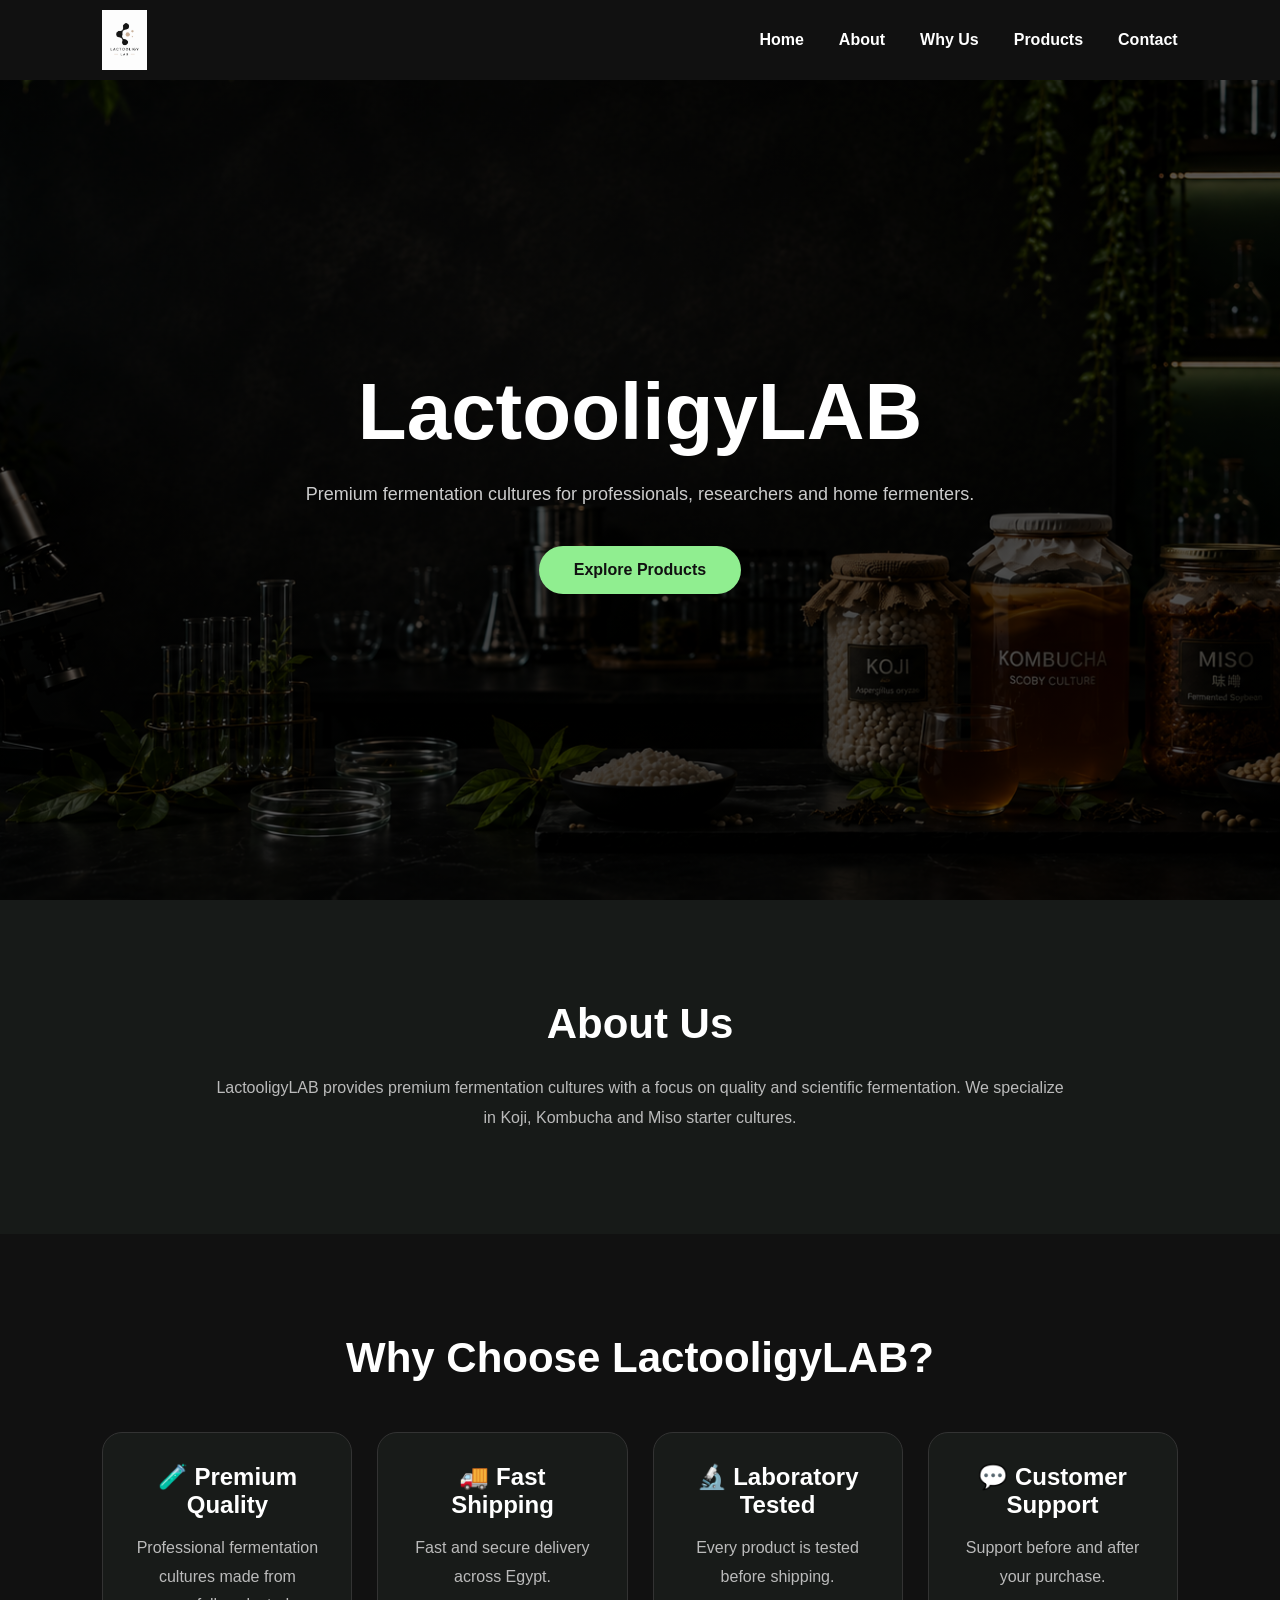
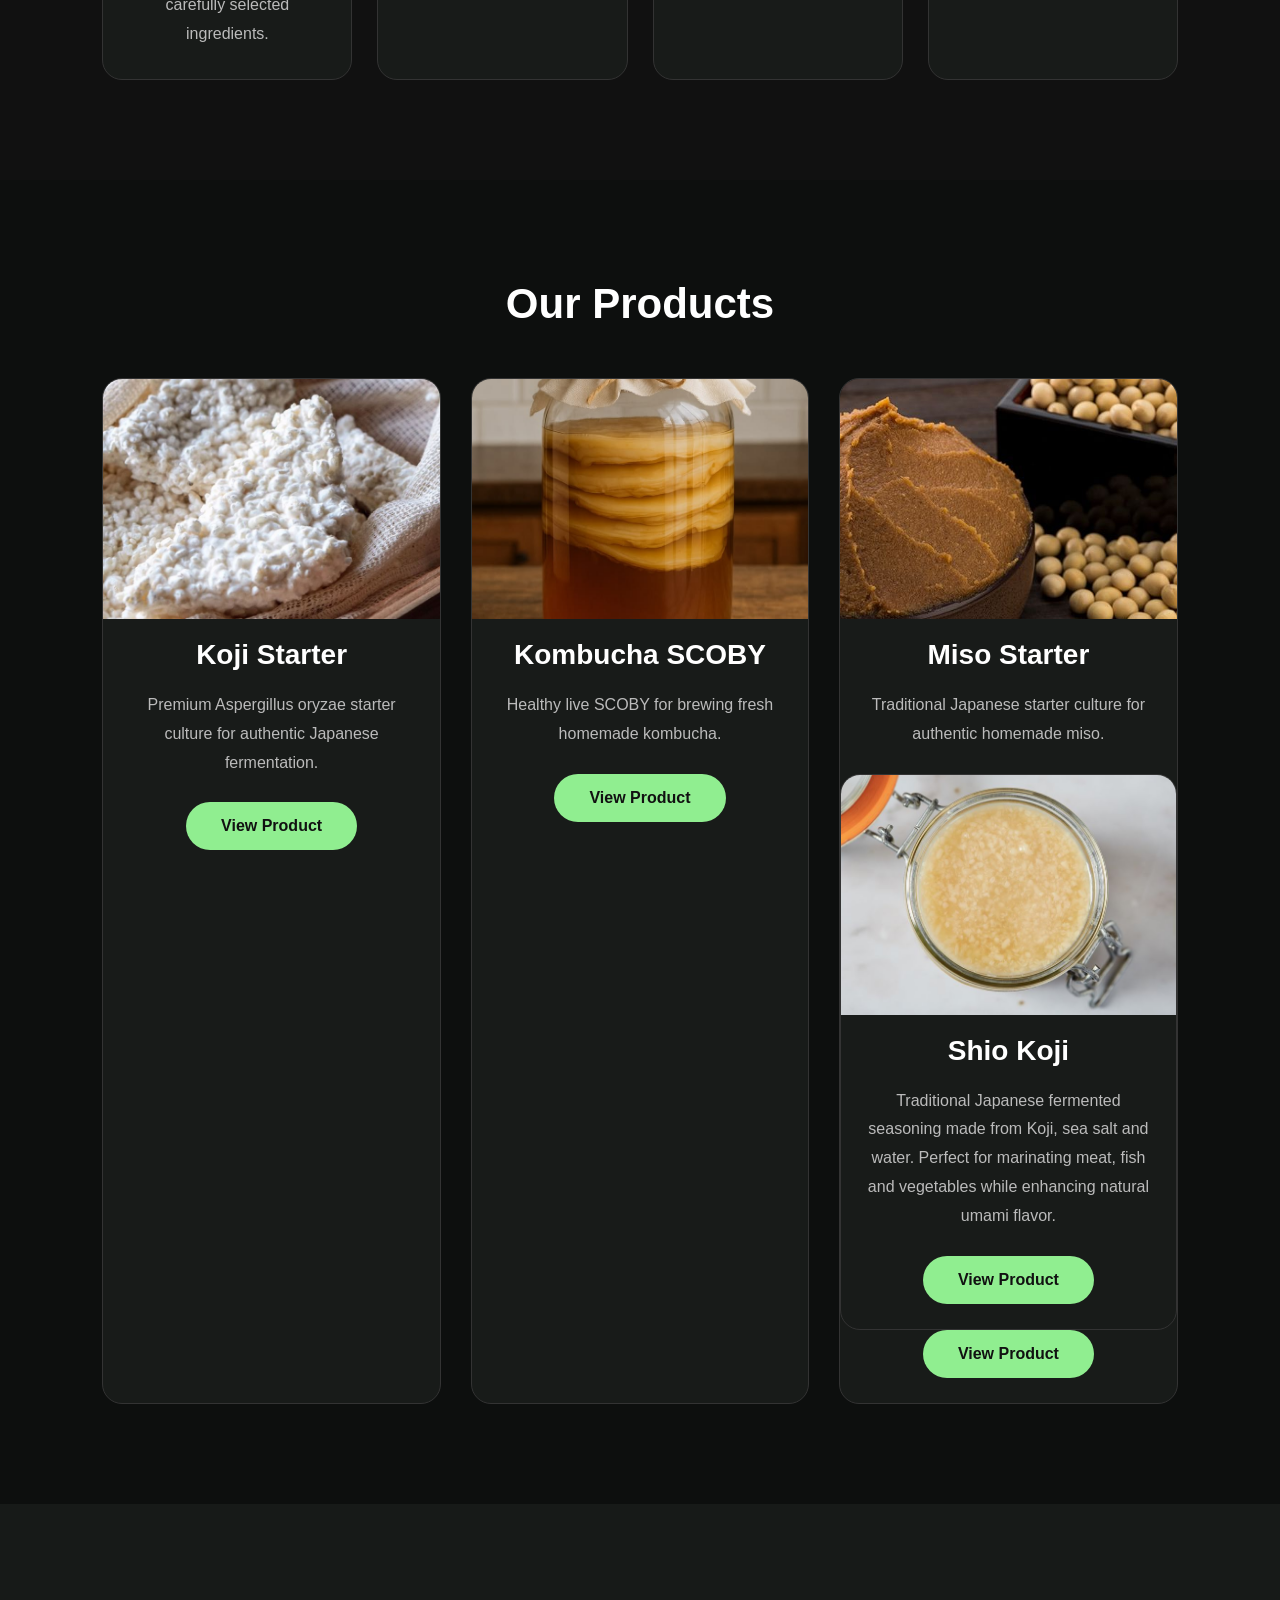
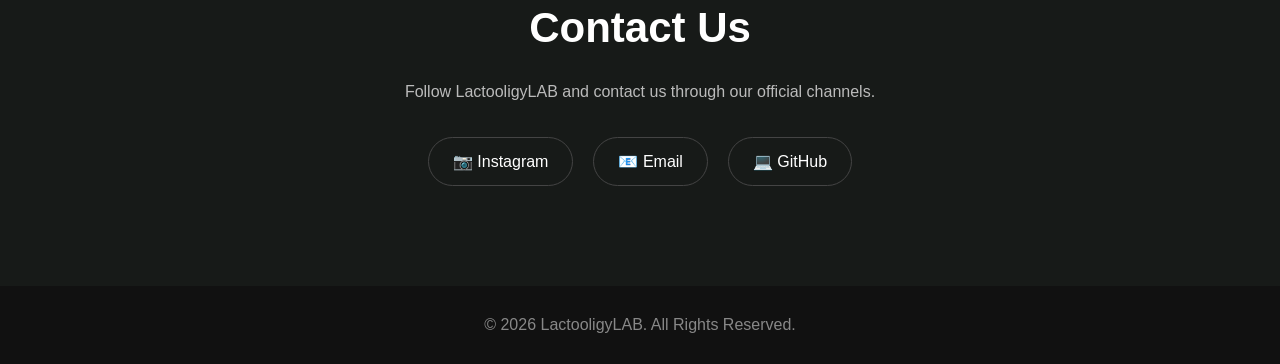
==== index.html @ b5661d43 "Update index.html" ====
<!DOCTYPE html>
<html lang="en">

<head>

<meta charset="UTF-8">
<meta name="viewport" content="width=device-width, initial-scale=1.0">

<title>LactooligyLAB</title>

<meta name="description" content="Premium Fermentation Cultures">

<link rel="icon" href="images/logo.png">

<link rel="stylesheet" href="style.css">

</head>

<body>

<nav>

<div class="logo">

<a href="index.html">

<img src="images/logo.png" alt="LactooligyLAB">

</a>

</div>

<div class="menu-btn" onclick="toggleMenu()">
☰
</div>

<ul id="menu">

<li><a href="#home">Home</a></li>

<li><a href="#about">About</a></li>

<li><a href="#features">Why Us</a></li>

<li><a href="#products">Products</a></li>

<li><a href="#contact">Contact</a></li>

</ul>

</nav>

<section class="hero" id="home">

<h1>LactooligyLAB</h1>

<p>
Premium fermentation cultures for professionals, researchers and home fermenters.
</p>

<a href="#products" class="button">
Explore Products
</a>

</section>

<section class="about" id="about">

<h2>About Us</h2>

<p>

LactooligyLAB provides premium fermentation cultures with a focus on quality and scientific fermentation.

We specialize in Koji, Kombucha and Miso starter cultures.

</p>

</section>

<section class="features" id="features">

<h2>Why Choose LactooligyLAB?</h2>

<div class="features-grid">

<div class="feature-box">

<h3>🧪 Premium Quality</h3>

<p>
Professional fermentation cultures made from carefully selected ingredients.
</p>

</div>

<div class="feature-box">

<h3>🚚 Fast Shipping</h3>

<p>
Fast and secure delivery across Egypt.
</p>

</div>

<div class="feature-box">

<h3>🔬 Laboratory Tested</h3>

<p>
Every product is tested before shipping.
</p>

</div>

<div class="feature-box">

<h3>💬 Customer Support</h3>

<p>
Support before and after your purchase.
</p>

</div>

</div>

</section>

<section class="products" id="products">

<h2>Our Products</h2>

<div class="cards"><div class="card">

<img src="images/koji.jpg" alt="Koji">

<h3>Koji Starter</h3>

<p>
Premium Aspergillus oryzae starter culture for authentic Japanese fermentation.
</p>

<a href="koji.html" class="button">
View Product
</a>

</div>

<div class="card">

<img src="images/kombucha.jpg" alt="Kombucha">

<h3>Kombucha SCOBY</h3>

<p>
Healthy live SCOBY for brewing fresh homemade kombucha.
</p>

<a href="kombucha.html" class="button">
View Product
</a>

</div>

<div class="card">

<img src="images/miso.jpg" alt="Miso">

<h3>Miso Starter</h3>

<p>
Traditional Japanese starter culture for authentic homemade miso.
</p>
<div class="card">

<img src="images/shiokoji.jpg" alt="Shio Koji">

<h3>Shio Koji</h3>

<p>
Traditional Japanese fermented seasoning made from Koji, sea salt and water. Perfect for marinating meat, fish and vegetables while enhancing natural umami flavor.
</p>

<a href="shiokoji.html" class="button">
View Product
</a>

</div>
<a href="miso.html" class="button">
View Product
</a>

</div>

</div>

</section>

<section class="contact" id="contact">

<h2>Contact Us</h2>

<p>
Follow LactooligyLAB and contact us through our official channels.
</p>

<div class="social-links">

<a href="https://instagram.com/lactooligylab" target="_blank">
📷 Instagram
</a>

<a href="mailto:your@email.com">
📧 Email
</a>

<a href="https://github.com/YS2512050-OSS" target="_blank">
💻 GitHub
</a>

</div>

</section>

<footer>

<p>© 2026 LactooligyLAB. All Rights Reserved.</p>

</footer>

<script src="script.js"></script>

</body>

</html>
---- style.css ----
*{
margin:0;
padding:0;
box-sizing:border-box;
font-family:Arial,sans-serif;
}

html{
scroll-behavior:smooth;
}

body{
background:#0d0f0e;
color:#fff;
overflow-x:hidden;
}

img{
max-width:100%;
display:block;
}

a{
text-decoration:none;
color:inherit;
}

nav{
position:fixed;
top:0;
left:0;
width:100%;
height:80px;
display:flex;
justify-content:space-between;
align-items:center;
padding:0 8%;
background:#111;
z-index:1000;
}

.logo img{
height:60px;
}

.menu-btn{
display:none;
font-size:34px;
cursor:pointer;
}

nav ul{
display:flex;
list-style:none;
gap:35px;
}

nav ul li a{
font-weight:bold;
color:#fff;
transition:.3s;
}

nav ul li a:hover{
color:#90ee90;
}

.hero{
min-height:100vh;
display:flex;
flex-direction:column;
justify-content:center;
align-items:center;
text-align:center;
padding:120px 20px 60px;
background:
linear-gradient(rgba(0,0,0,.65),rgba(0,0,0,.65)),
url("images/hero.jpg");
background-size:cover;
background-position:center;
background-repeat:no-repeat;
}

.hero h1{
font-size:clamp(45px,8vw,80px);
margin-bottom:20px;
}

.hero p{
max-width:750px;
line-height:1.8;
font-size:18px;
color:#ccc;
margin-bottom:35px;
}

.button{
display:inline-block;
background:#90ee90;
color:#111;
padding:15px 35px;
border-radius:50px;
font-weight:bold;
transition:.3s;
}

.button:hover{
transform:translateY(-5px);
box-shadow:0 10px 25px rgba(144,238,144,.3);
}

.about,
.features,
.products,
.contact{
padding:100px 8%;
}

.about{
background:#171a18;
text-align:center;
}

.about h2,
.features h2,
.products h2,
.contact h2{
font-size:42px;
margin-bottom:25px;
}

.about p,
.contact p{
max-width:850px;
margin:auto;
line-height:1.9;
color:#bbb;
}.features{
background:#111;
text-align:center;
}

.features-grid{
display:grid;
grid-template-columns:repeat(auto-fit,minmax(250px,1fr));
gap:25px;
margin-top:50px;
}

.feature-box{
background:#181b19;
padding:30px;
border-radius:20px;
border:1px solid #333;
transition:.3s;
}

.feature-box:hover{
transform:translateY(-8px);
border-color:#90ee90;
box-shadow:0 10px 25px rgba(144,238,144,.15);
}

.feature-box h3{
margin-bottom:15px;
font-size:24px;
}

.feature-box p{
line-height:1.8;
color:#bbb;
}

.products{
background:#0d0f0e;
text-align:center;
}

.cards{
display:grid;
grid-template-columns:repeat(auto-fit,minmax(280px,1fr));
gap:30px;
margin-top:50px;
}

.card{
background:#181b19;
border:1px solid #333;
border-radius:20px;
overflow:hidden;
transition:.3s;
}

.card:hover{
transform:translateY(-8px);
border-color:#90ee90;
box-shadow:0 10px 25px rgba(144,238,144,.15);
}

.card img{
width:100%;
height:240px;
object-fit:cover;
}

.card h3{
margin:20px;
font-size:28px;
}

.card p{
margin:0 20px 25px;
line-height:1.8;
color:#bbb;
}

.card .button{
margin-bottom:25px;
}

.contact{
background:#171a18;
text-align:center;
}

.social-links{
display:flex;
justify-content:center;
gap:20px;
flex-wrap:wrap;
margin-top:30px;
}

.social-links a{
padding:14px 24px;
border:1px solid #444;
border-radius:50px;
transition:.3s;
}

.social-links a:hover{
background:#90ee90;
color:#111;
}

footer{
padding:30px;
text-align:center;
color:#888;
background:#111;
}

@media(max-width:768px){

.menu-btn{
display:block;
}

nav{
padding:0 20px;
height:75px;
}

nav ul{
display:none;
position:absolute;
top:75px;
left:0;
width:100%;
background:#111;
flex-direction:column;
text-align:center;
padding:20px 0;
gap:20px;
}

nav ul.active{
display:flex;
}

.hero h1{
font-size:48px;
}

.hero p{
font-size:16px;
}

.about,
.features,
.products,
.contact{
padding:70px 20px;
}

.card img{
height:200px;
}

}
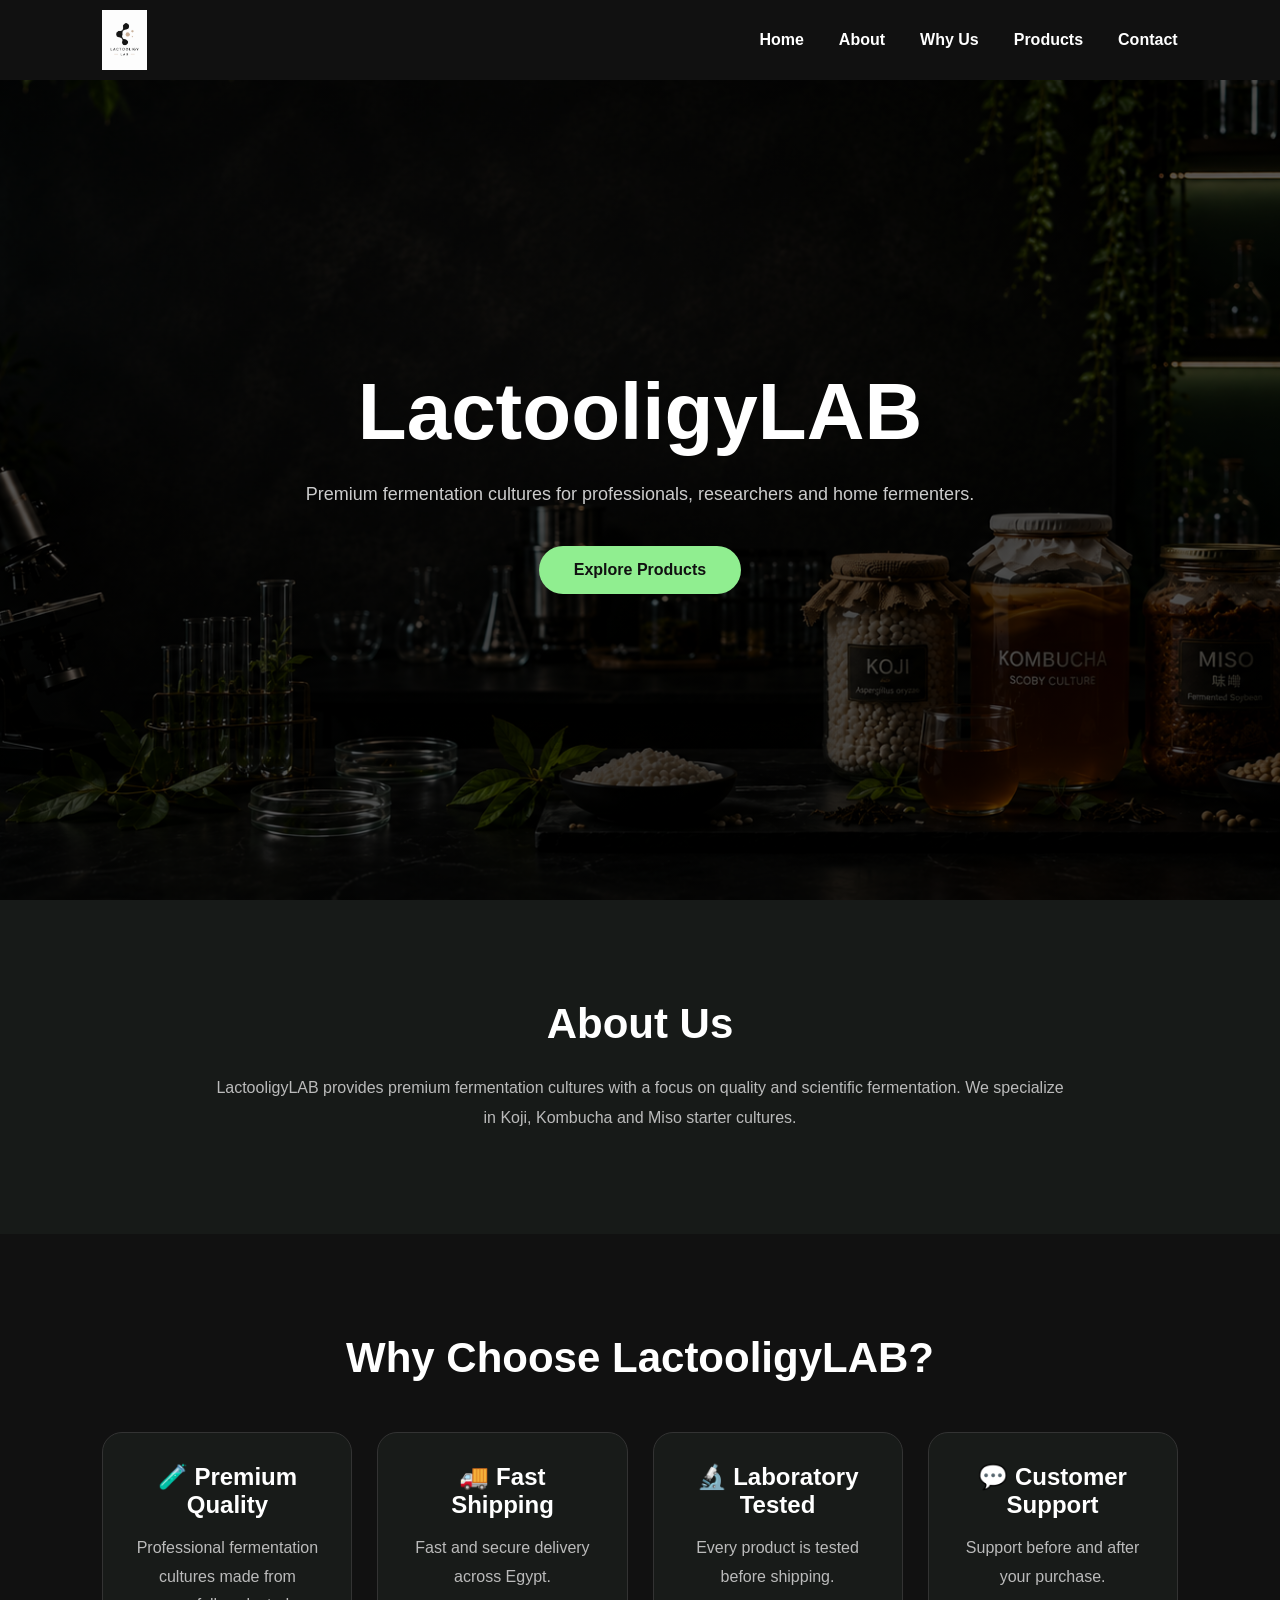
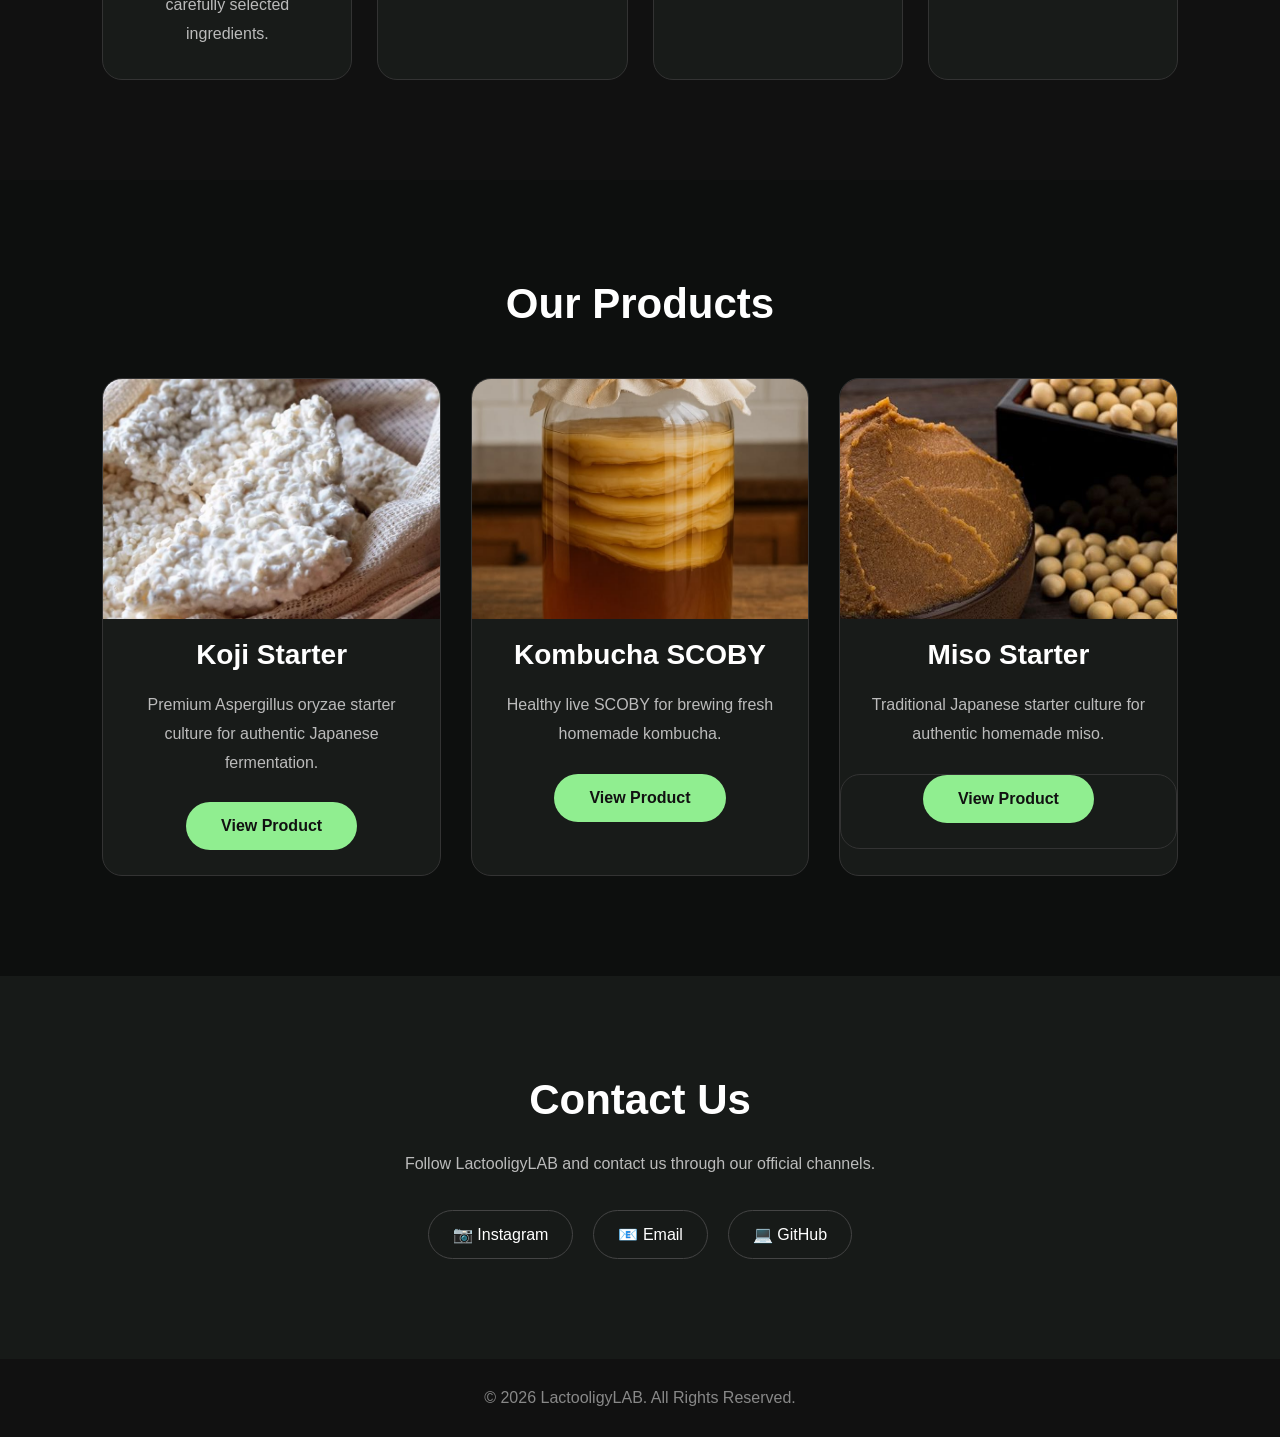
==== commit 228121ad: "Update index.html" ====
--- a/index.html
+++ b/index.html
@@ -175,19 +175,7 @@
 </p>
 <div class="card">
 
-<img src="images/shiokoji.jpg" alt="Shio Koji">
-
-<h3>Shio Koji</h3>
-
-<p>
-Traditional Japanese fermented seasoning made from Koji, sea salt and water. Perfect for marinating meat, fish and vegetables while enhancing natural umami flavor.
-</p>
-
-<a href="shiokoji.html" class="button">
-View Product
-</a>
-
-</div>
+
 <a href="miso.html" class="button">
 View Product
 </a>
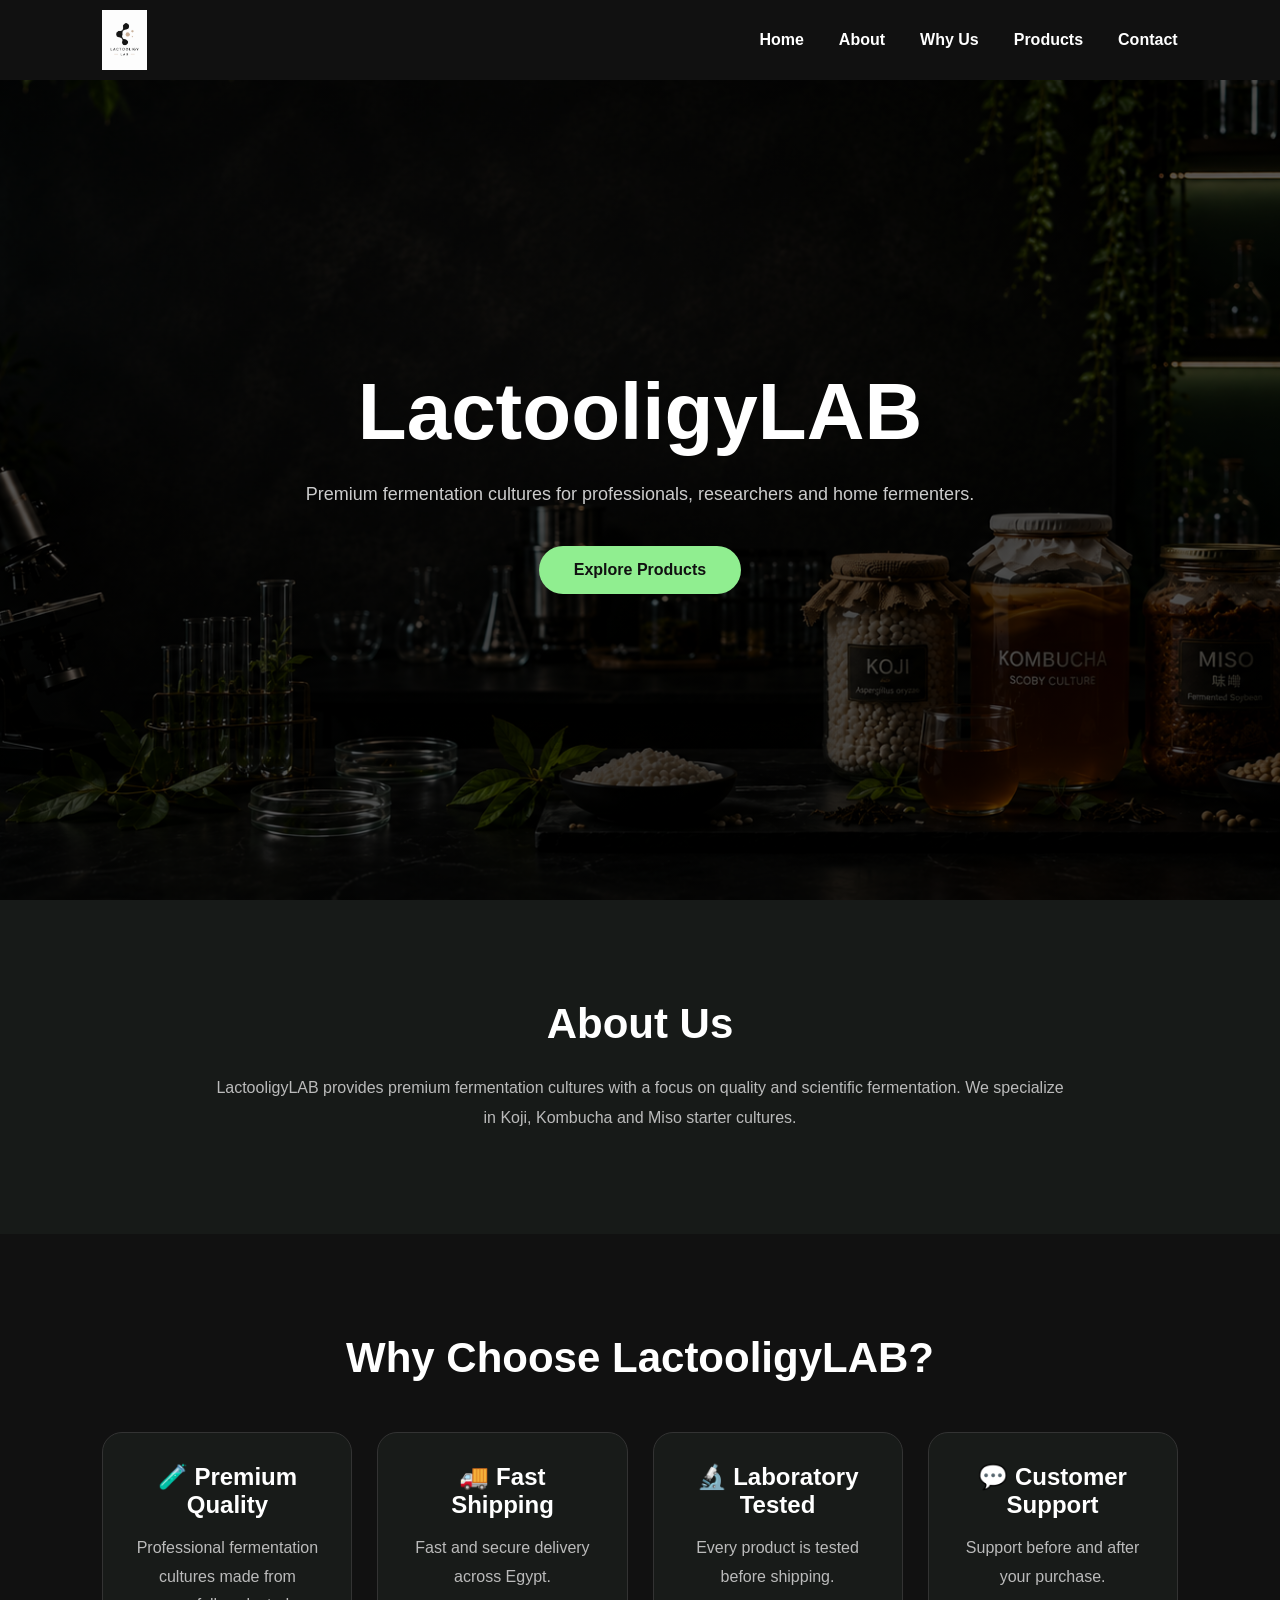
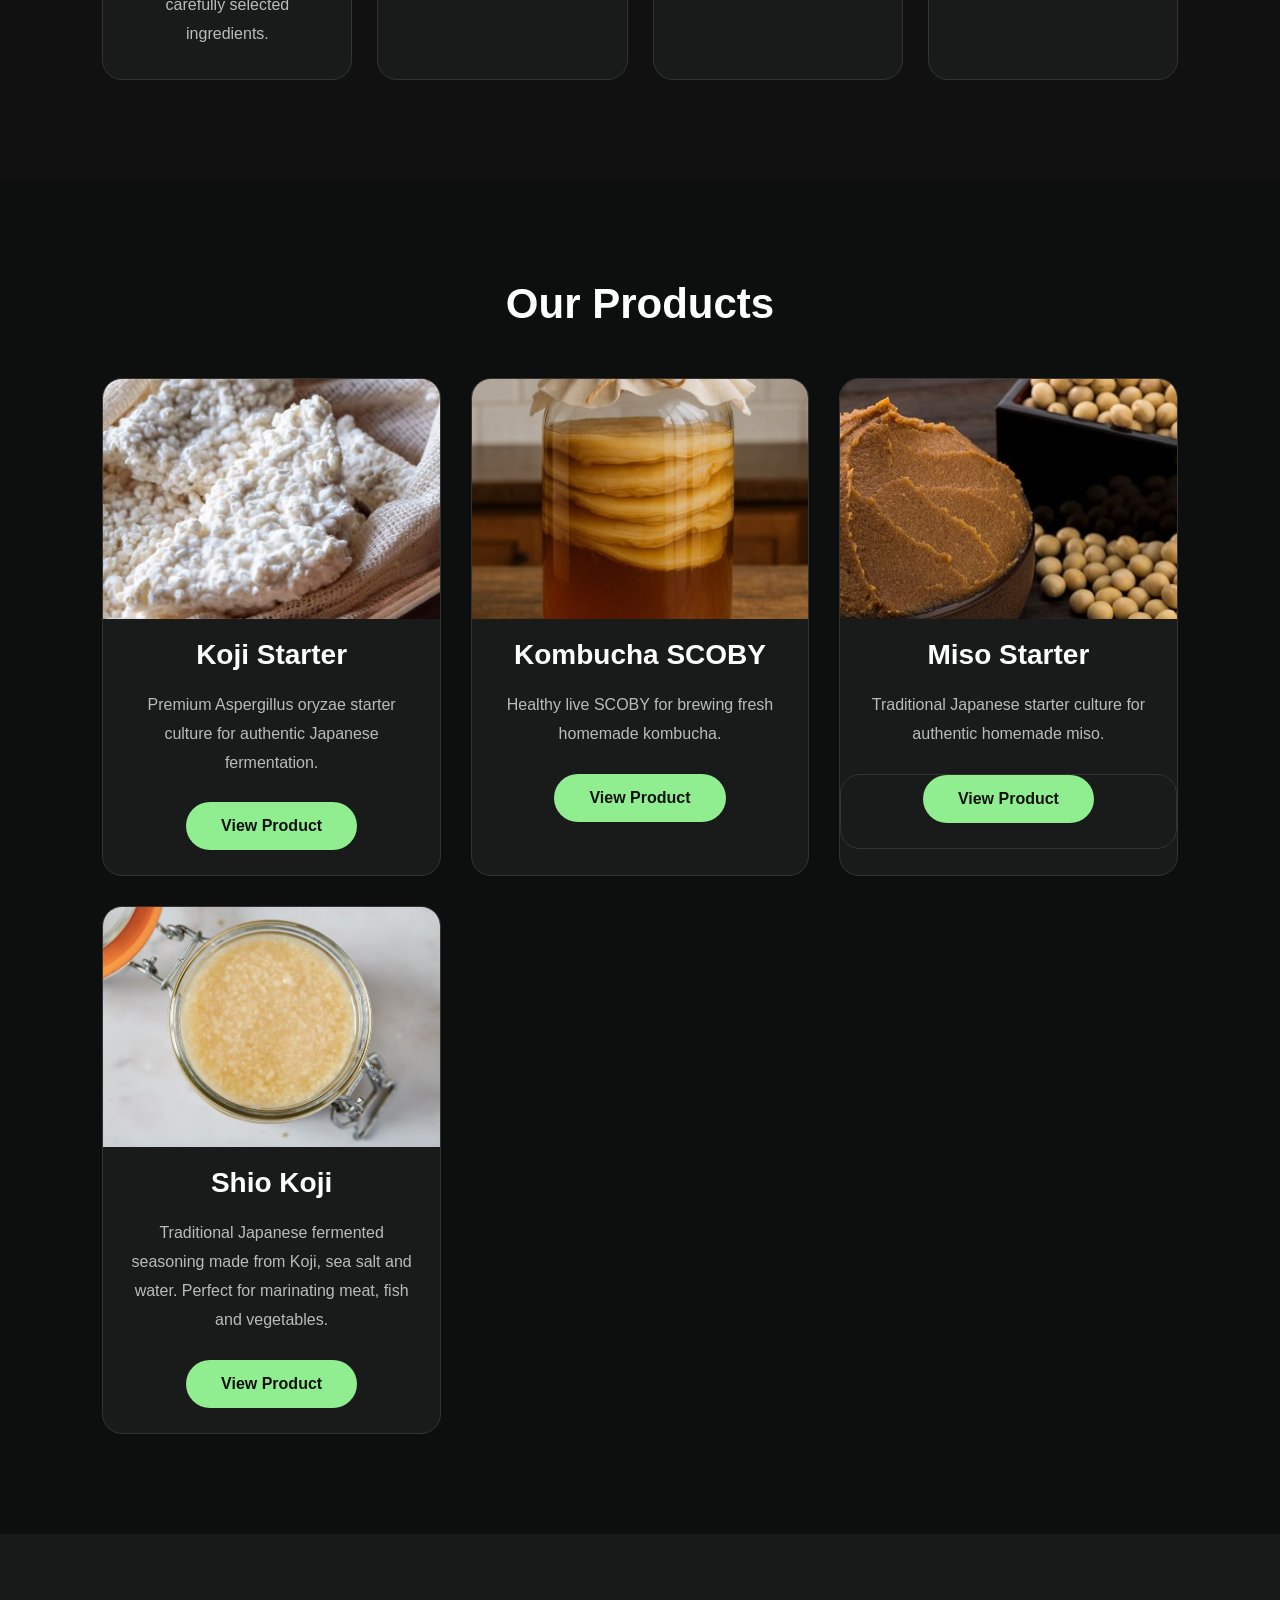
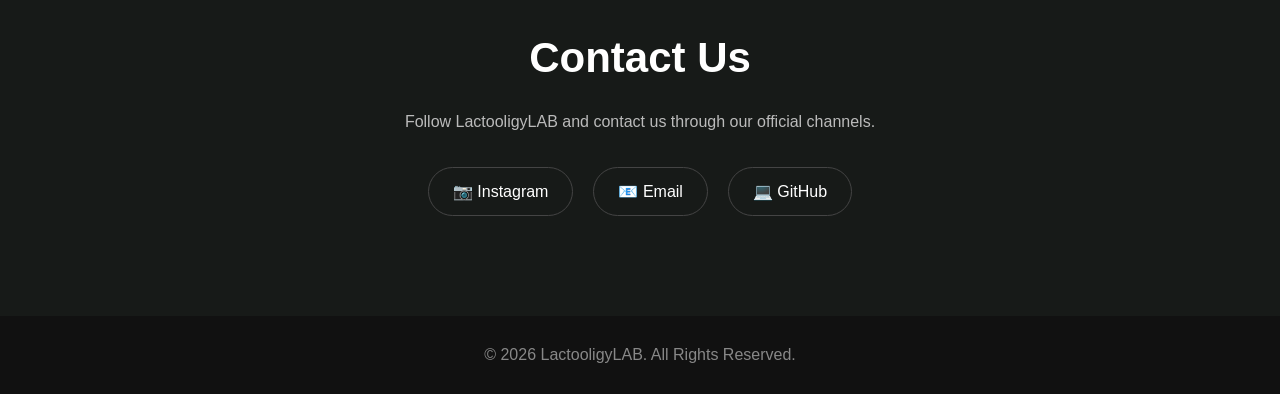
==== commit 737883c1: "Update index.html" ====
--- a/index.html
+++ b/index.html
@@ -184,6 +184,24 @@
 
 </div>
 
+<div class="card">
+
+<img src="images/shiokoji.jpg" alt="Shio Koji">
+
+<h3>Shio Koji</h3>
+
+<p>
+Traditional Japanese fermented seasoning made from Koji, sea salt and water. Perfect for marinating meat, fish and vegetables.
+</p>
+
+<a href="shiokoji.html" class="button">
+View Product
+</a>
+
+</div>
+
+</div>
+
 </section>
 
 <section class="contact" id="contact">
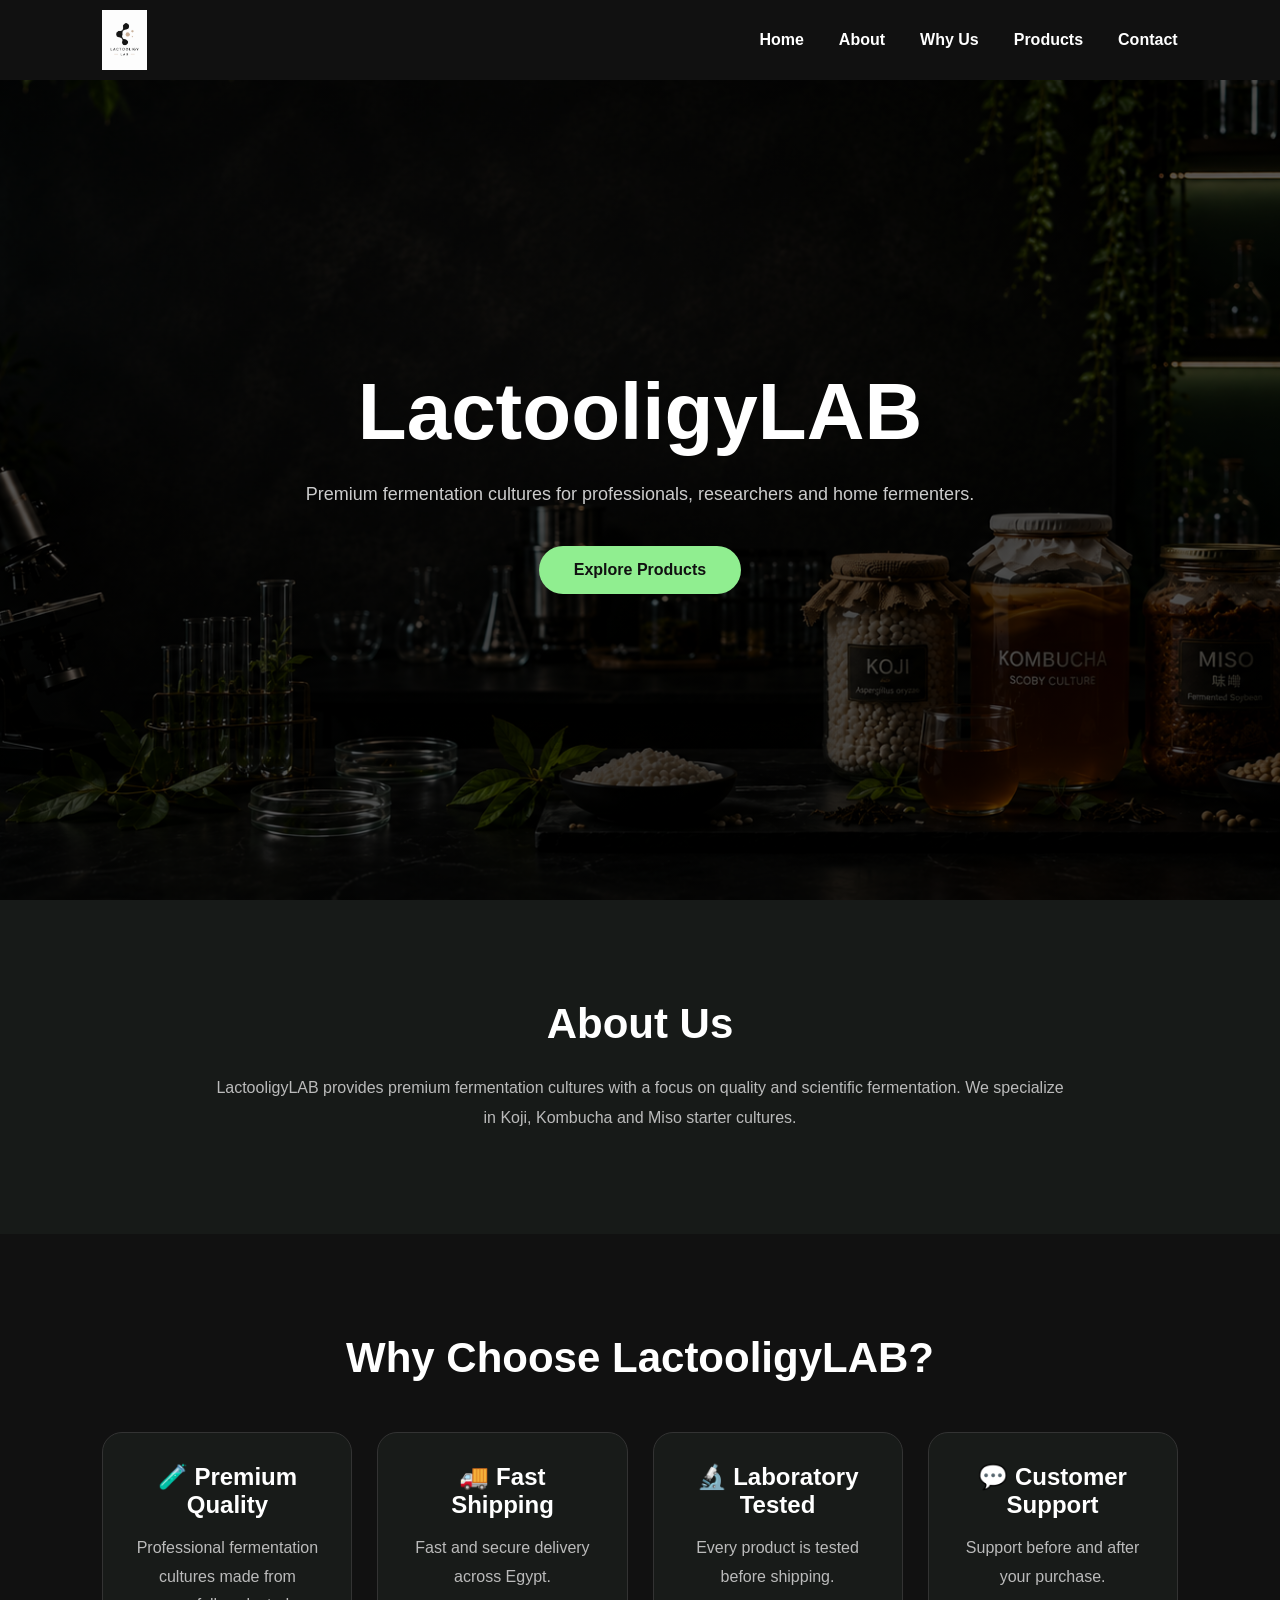
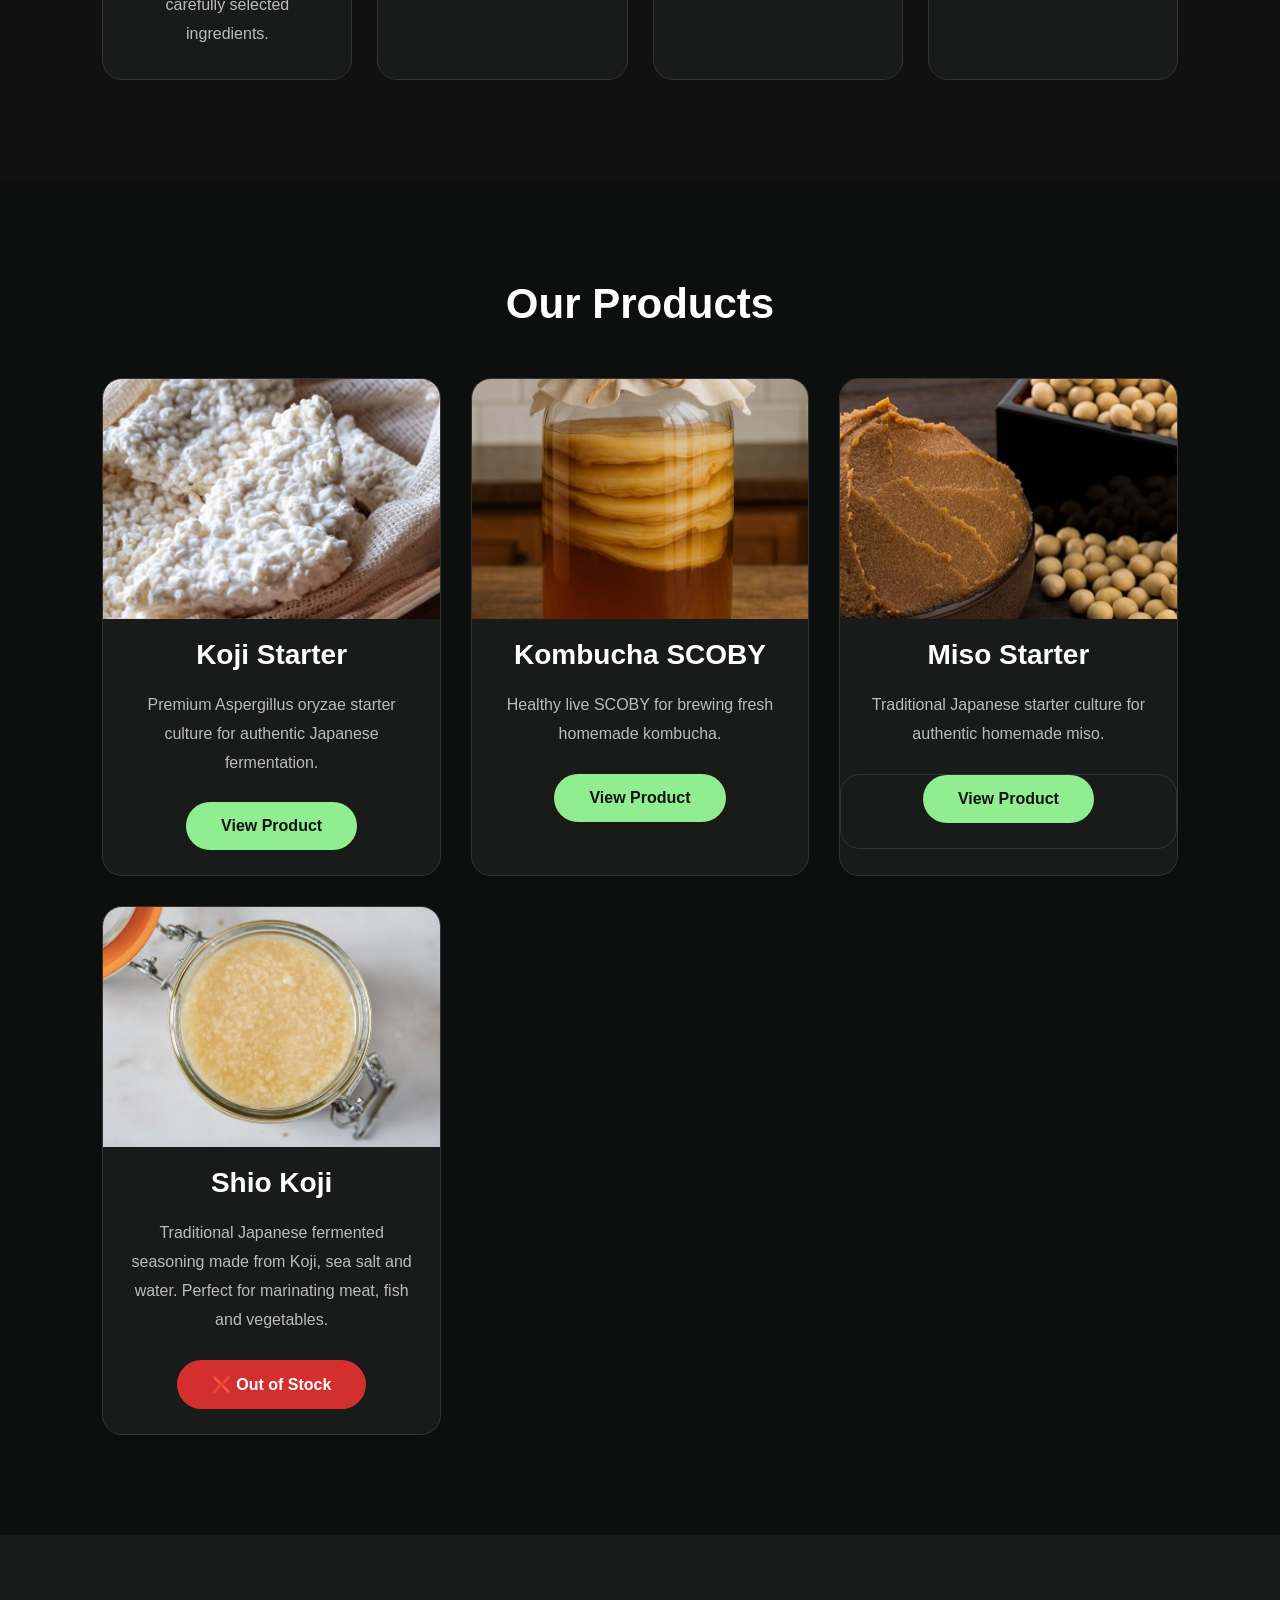
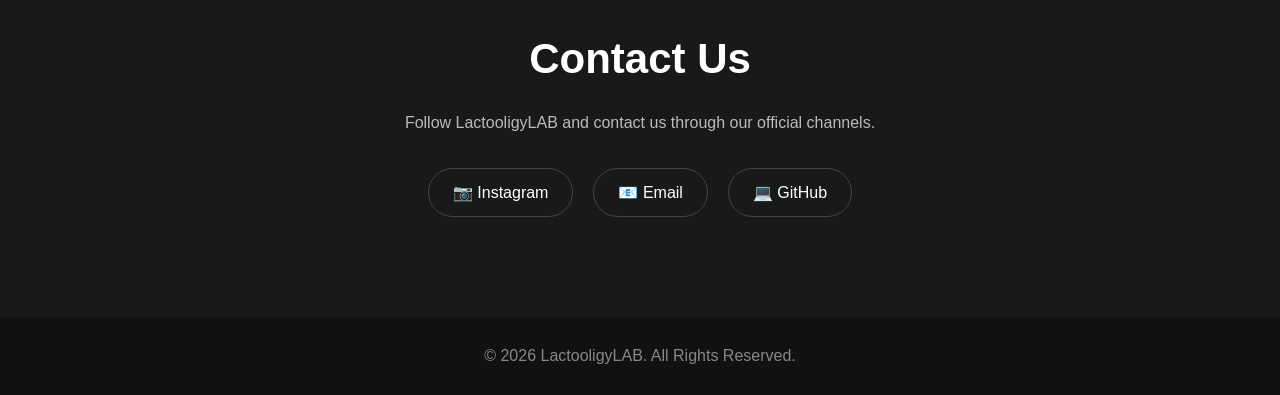
==== commit 96216ec0: "Update index.html" ====
--- a/index.html
+++ b/index.html
@@ -194,9 +194,9 @@
 Traditional Japanese fermented seasoning made from Koji, sea salt and water. Perfect for marinating meat, fish and vegetables.
 </p>
 
-<a href="shiokoji.html" class="button">
-View Product
-</a>
+<div class="button" style="background:#d32f2f;color:white;cursor:not-allowed;">
+❌ Out of Stock
+</div>
 
 </div>
 
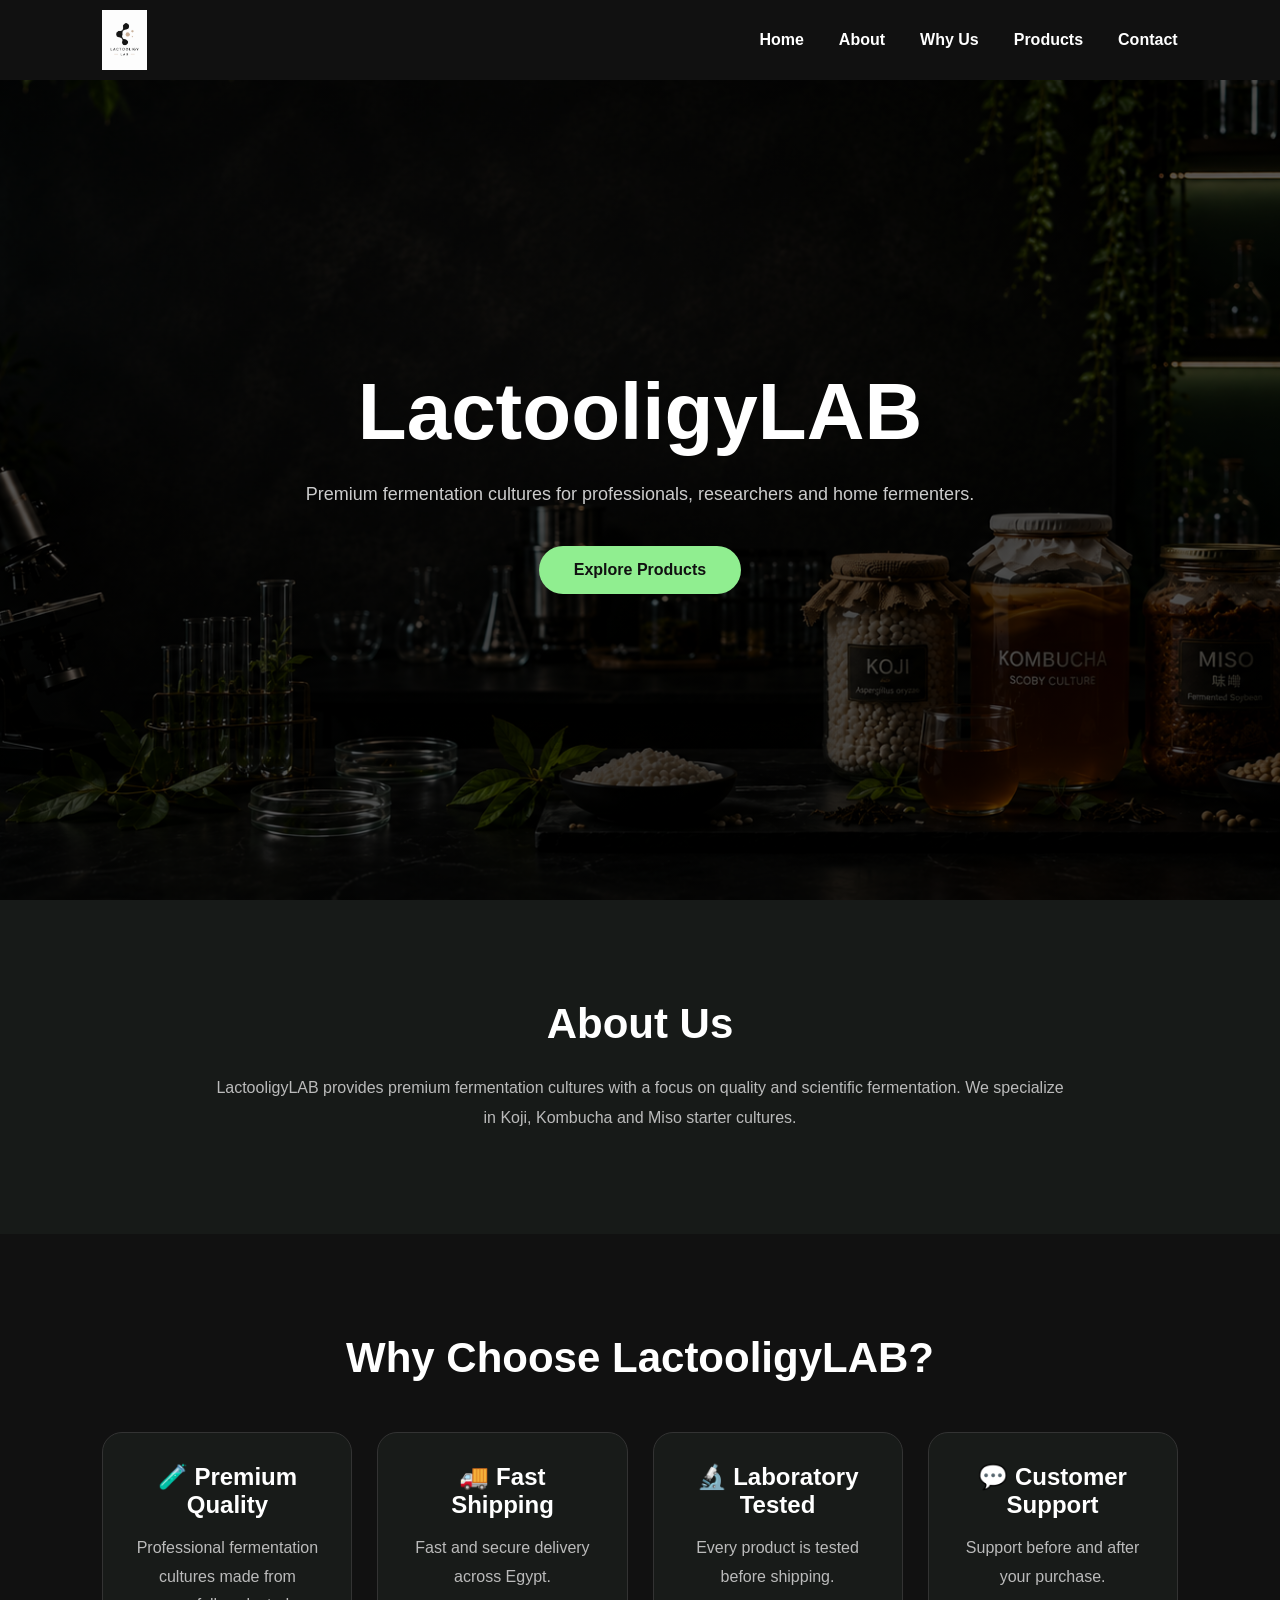
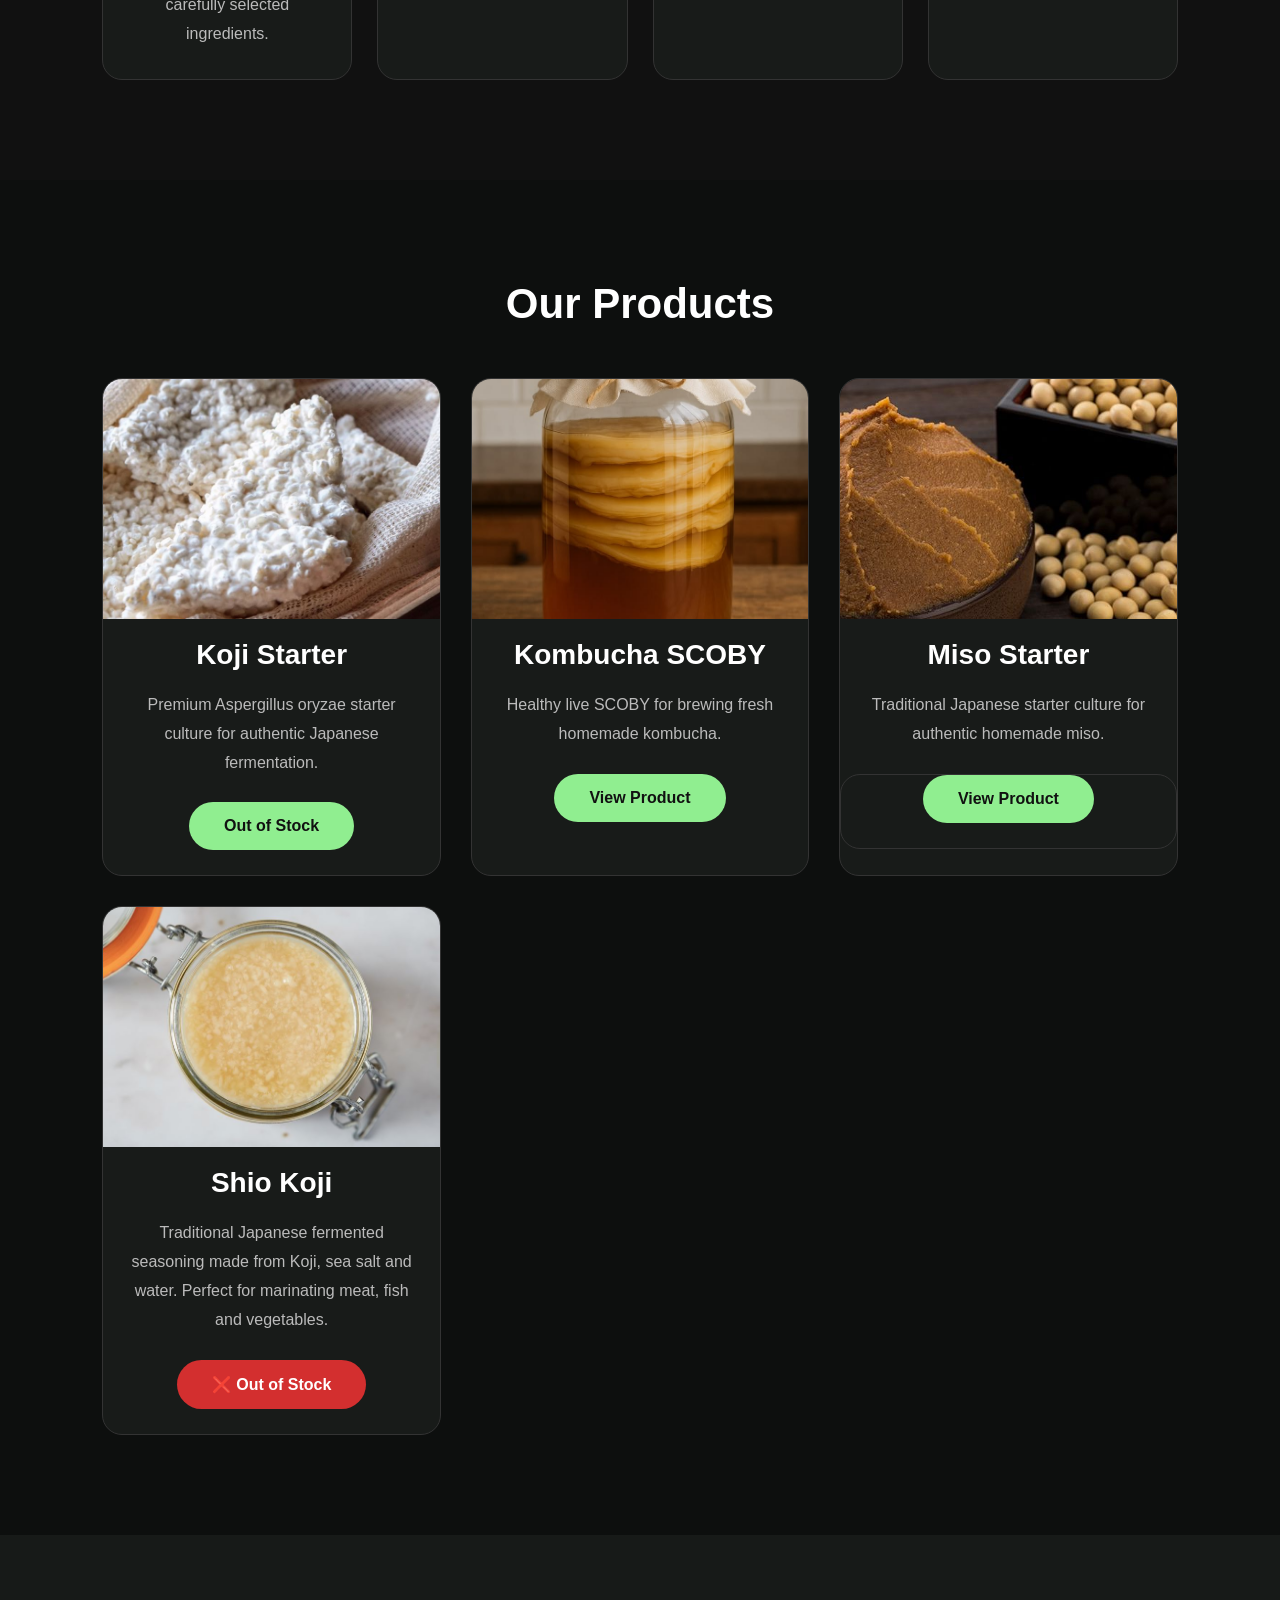
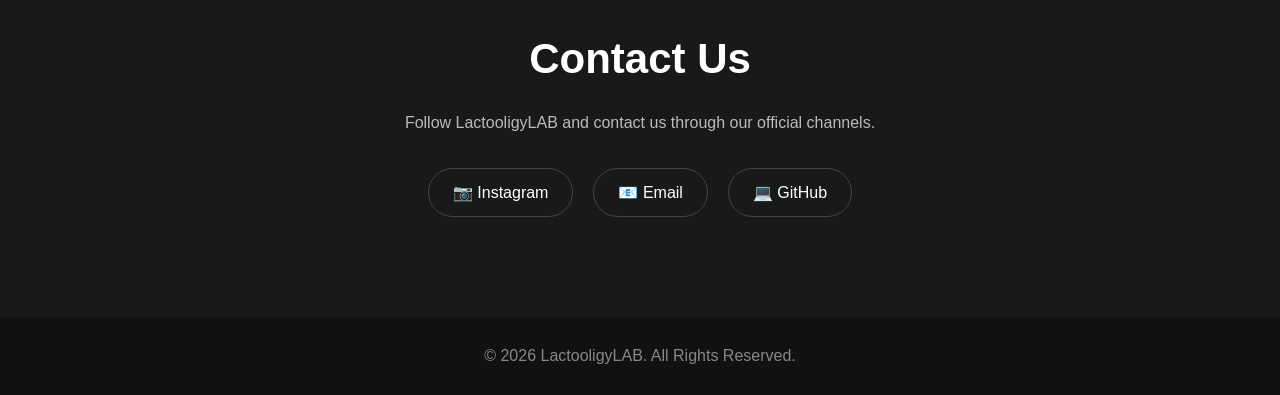
==== commit b3491d53: "Update index.html" ====
--- a/index.html
+++ b/index.html
@@ -142,10 +142,9 @@
 Premium Aspergillus oryzae starter culture for authentic Japanese fermentation.
 </p>
 
-<a href="koji.html" class="button">
-View Product
-</a>
-
+<span class="button unavailable">
+Out of Stock
+</span>
 </div>
 
 <div class="card">
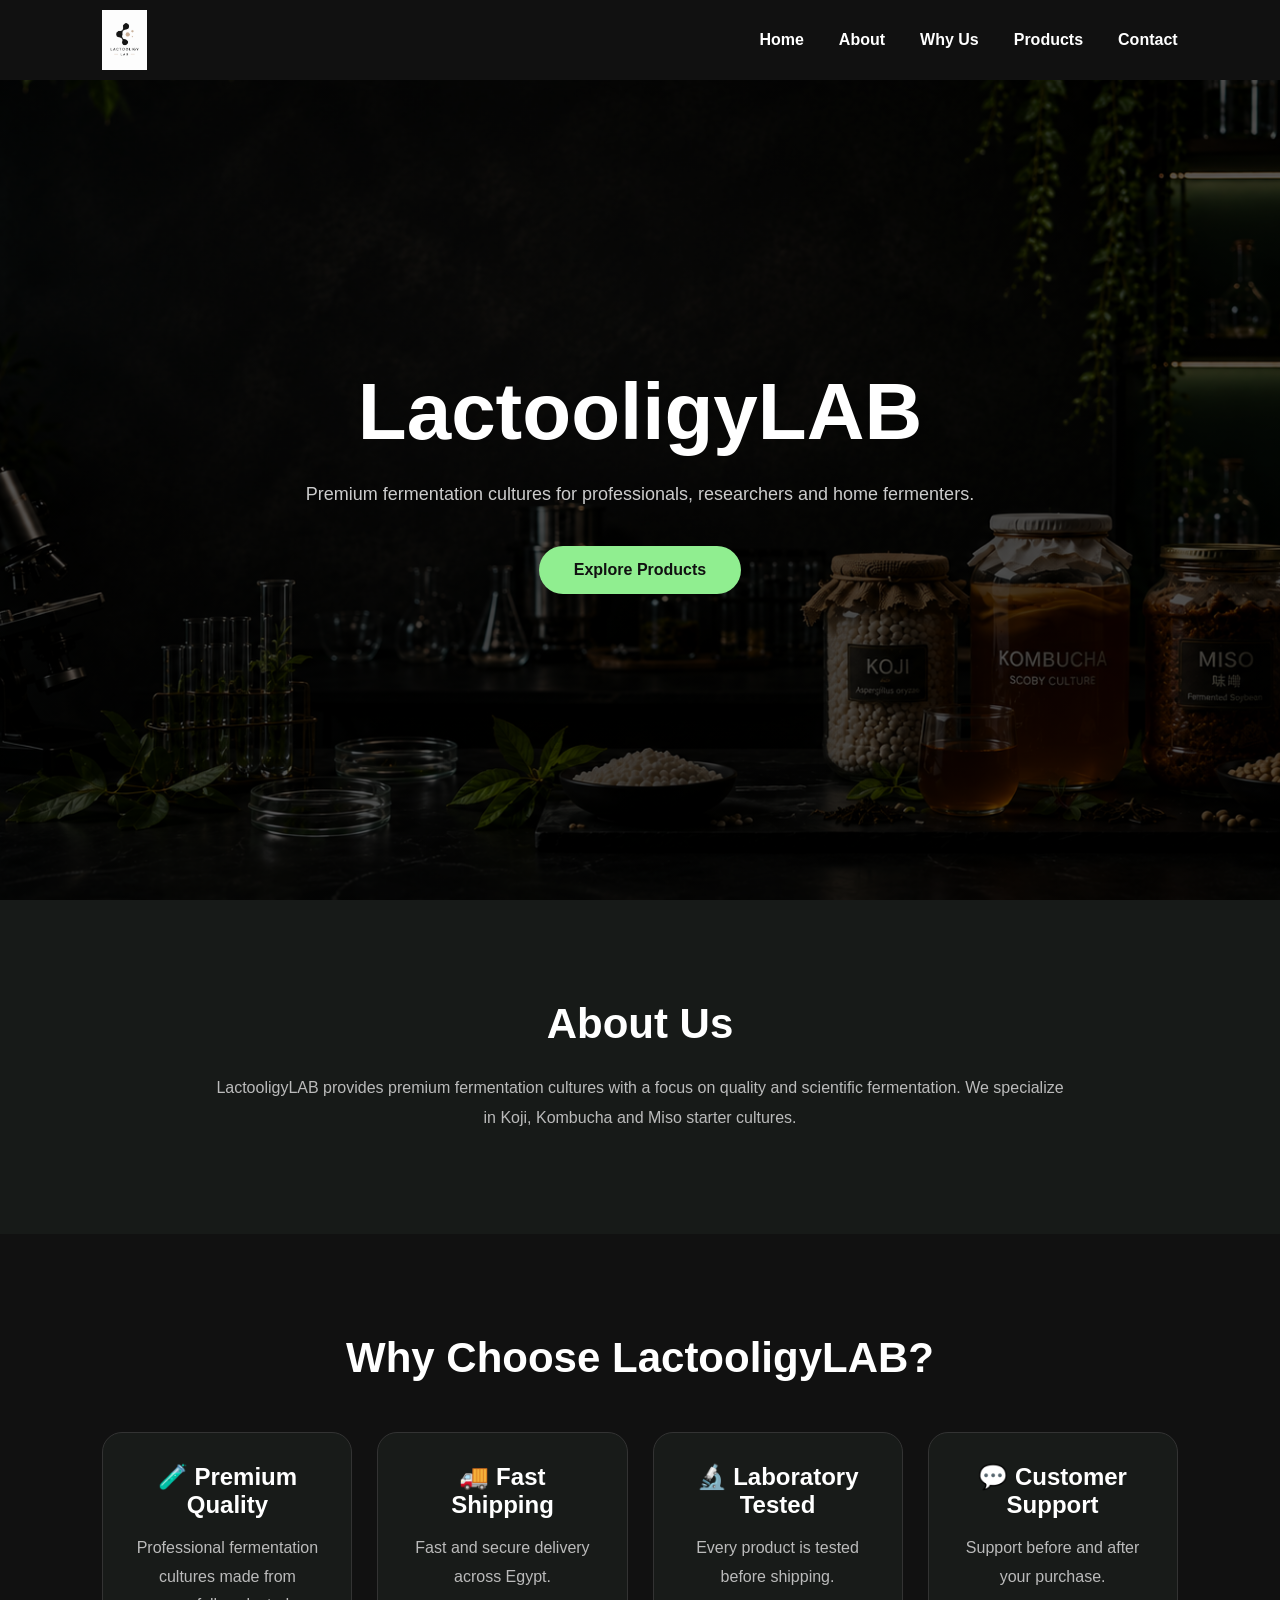
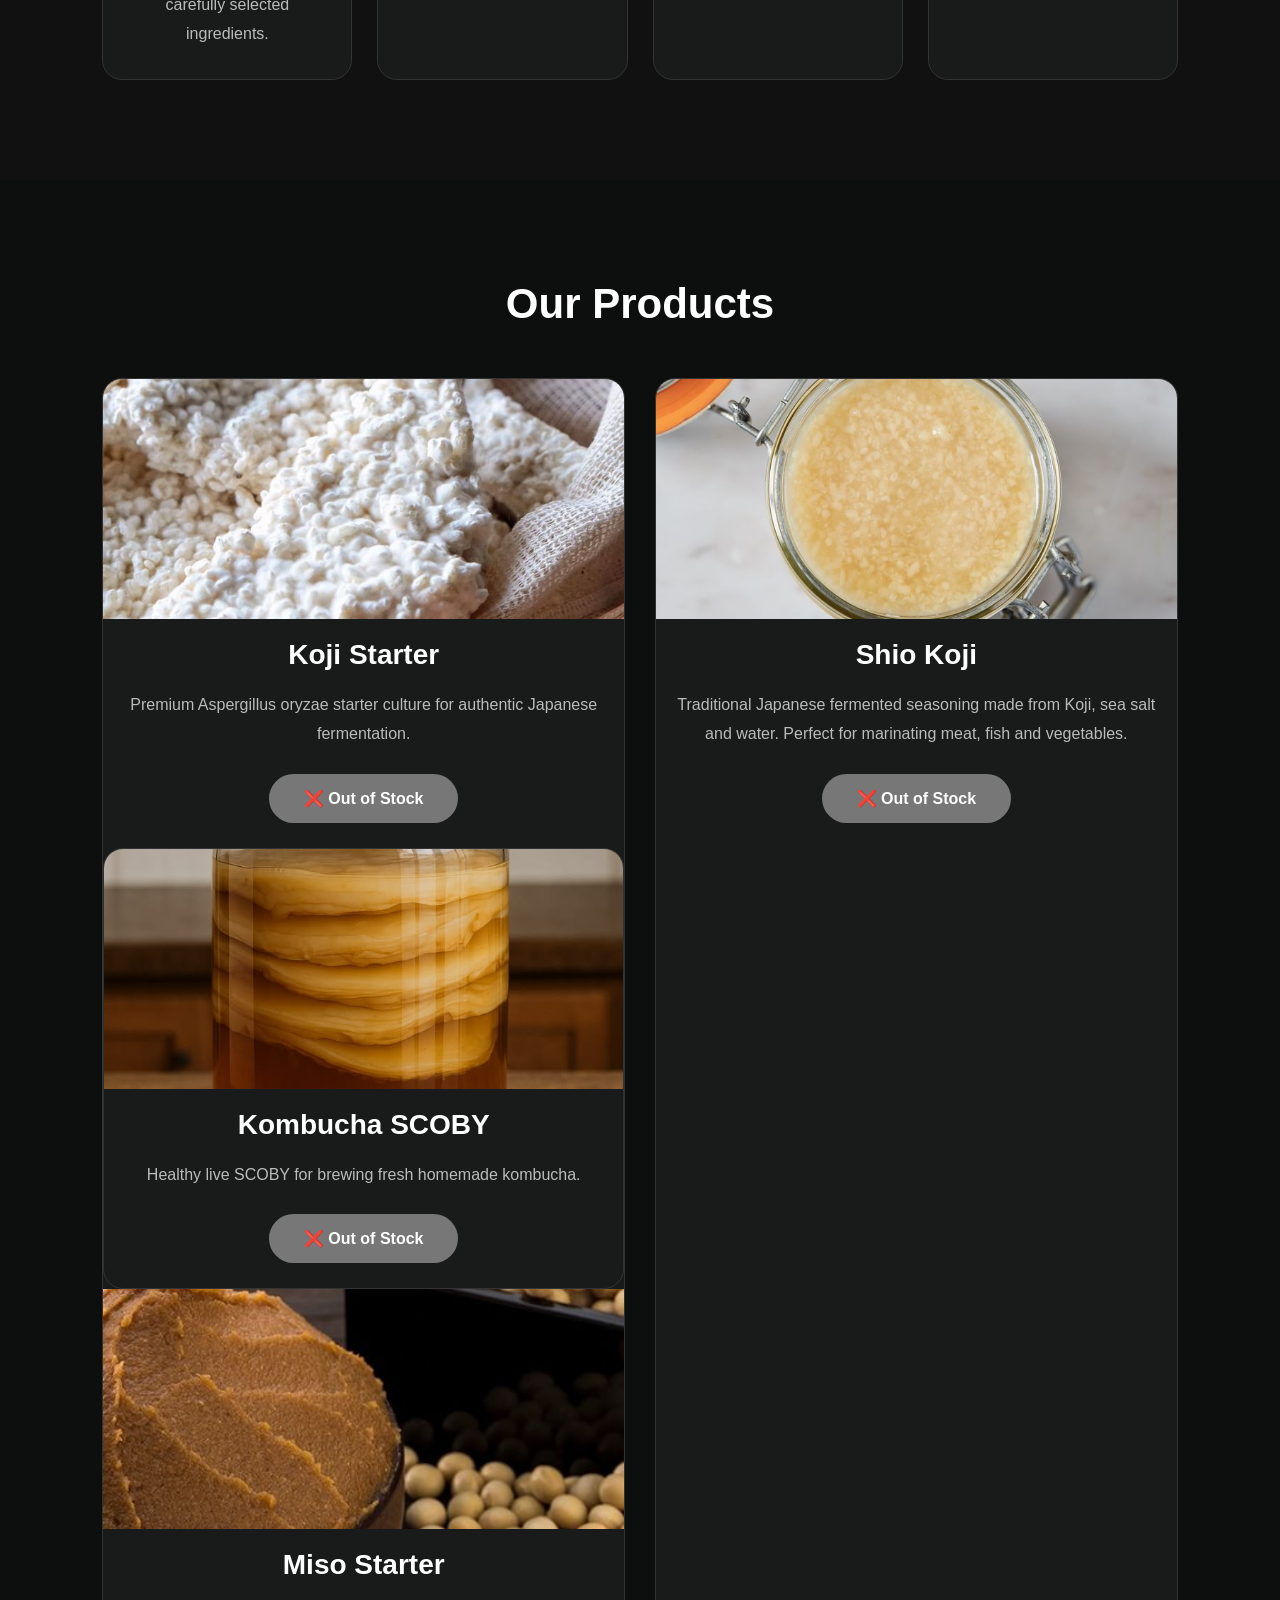
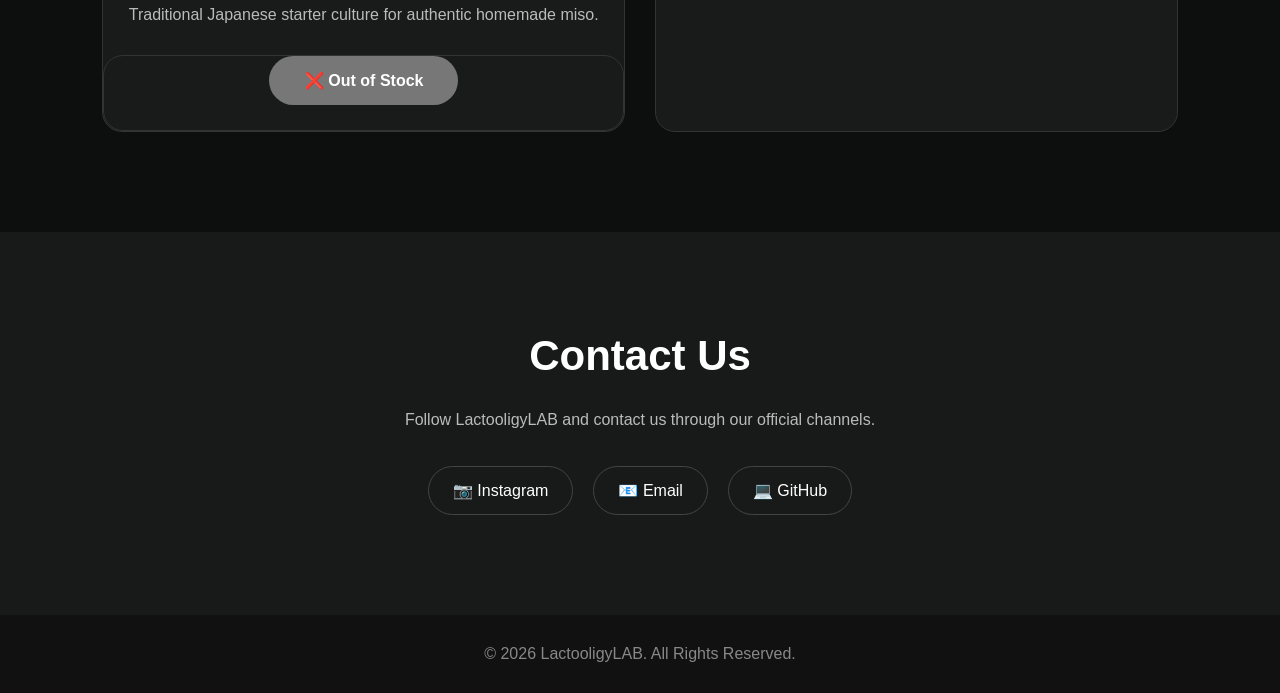
==== commit 7f38887d: "Update index.html" ====
--- a/index.html
+++ b/index.html
@@ -143,9 +143,8 @@
 </p>
 
 <span class="button unavailable">
-Out of Stock
-</span>
-</div>
+❌ Out of Stock
+</span>
 
 <div class="card">
 
@@ -157,34 +156,33 @@
 Healthy live SCOBY for brewing fresh homemade kombucha.
 </p>
 
-<a href="kombucha.html" class="button">
-View Product
-</a>
-
-</div>
-
+<span class="button unavailable">
+❌ Out of Stock
+</span>
+
+</div>
+
+
+<img src="images/miso.jpg" alt="Miso">
+
+<h3>Miso Starter</h3>
+
+<p>
+Traditional Japanese starter culture for authentic homemade miso.
+</p>
 <div class="card">
 
-<img src="images/miso.jpg" alt="Miso">
-
-<h3>Miso Starter</h3>
-
-<p>
-Traditional Japanese starter culture for authentic homemade miso.
-</p>
+
+<span class="button unavailable">
+❌ Out of Stock
+</span>
+
+</div>
+
+</div>
+
 <div class="card">
 
-
-<a href="miso.html" class="button">
-View Product
-</a>
-
-</div>
-
-</div>
-
-<div class="card">
-
 <img src="images/shiokoji.jpg" alt="Shio Koji">
 
 <h3>Shio Koji</h3>
@@ -193,10 +191,9 @@
 Traditional Japanese fermented seasoning made from Koji, sea salt and water. Perfect for marinating meat, fish and vegetables.
 </p>
 
-<div class="button" style="background:#d32f2f;color:white;cursor:not-allowed;">
-❌ Out of Stock
-</div>
-
+<span class="button unavailable">
+❌ Out of Stock
+</span>
 </div>
 
 </div>
--- a/style.css
+++ b/style.css
@@ -298,3 +298,9 @@
 }
 
 }
+.unavailable{
+background:#777;
+color:#fff;
+cursor:not-allowed;
+pointer-events:none;
+}
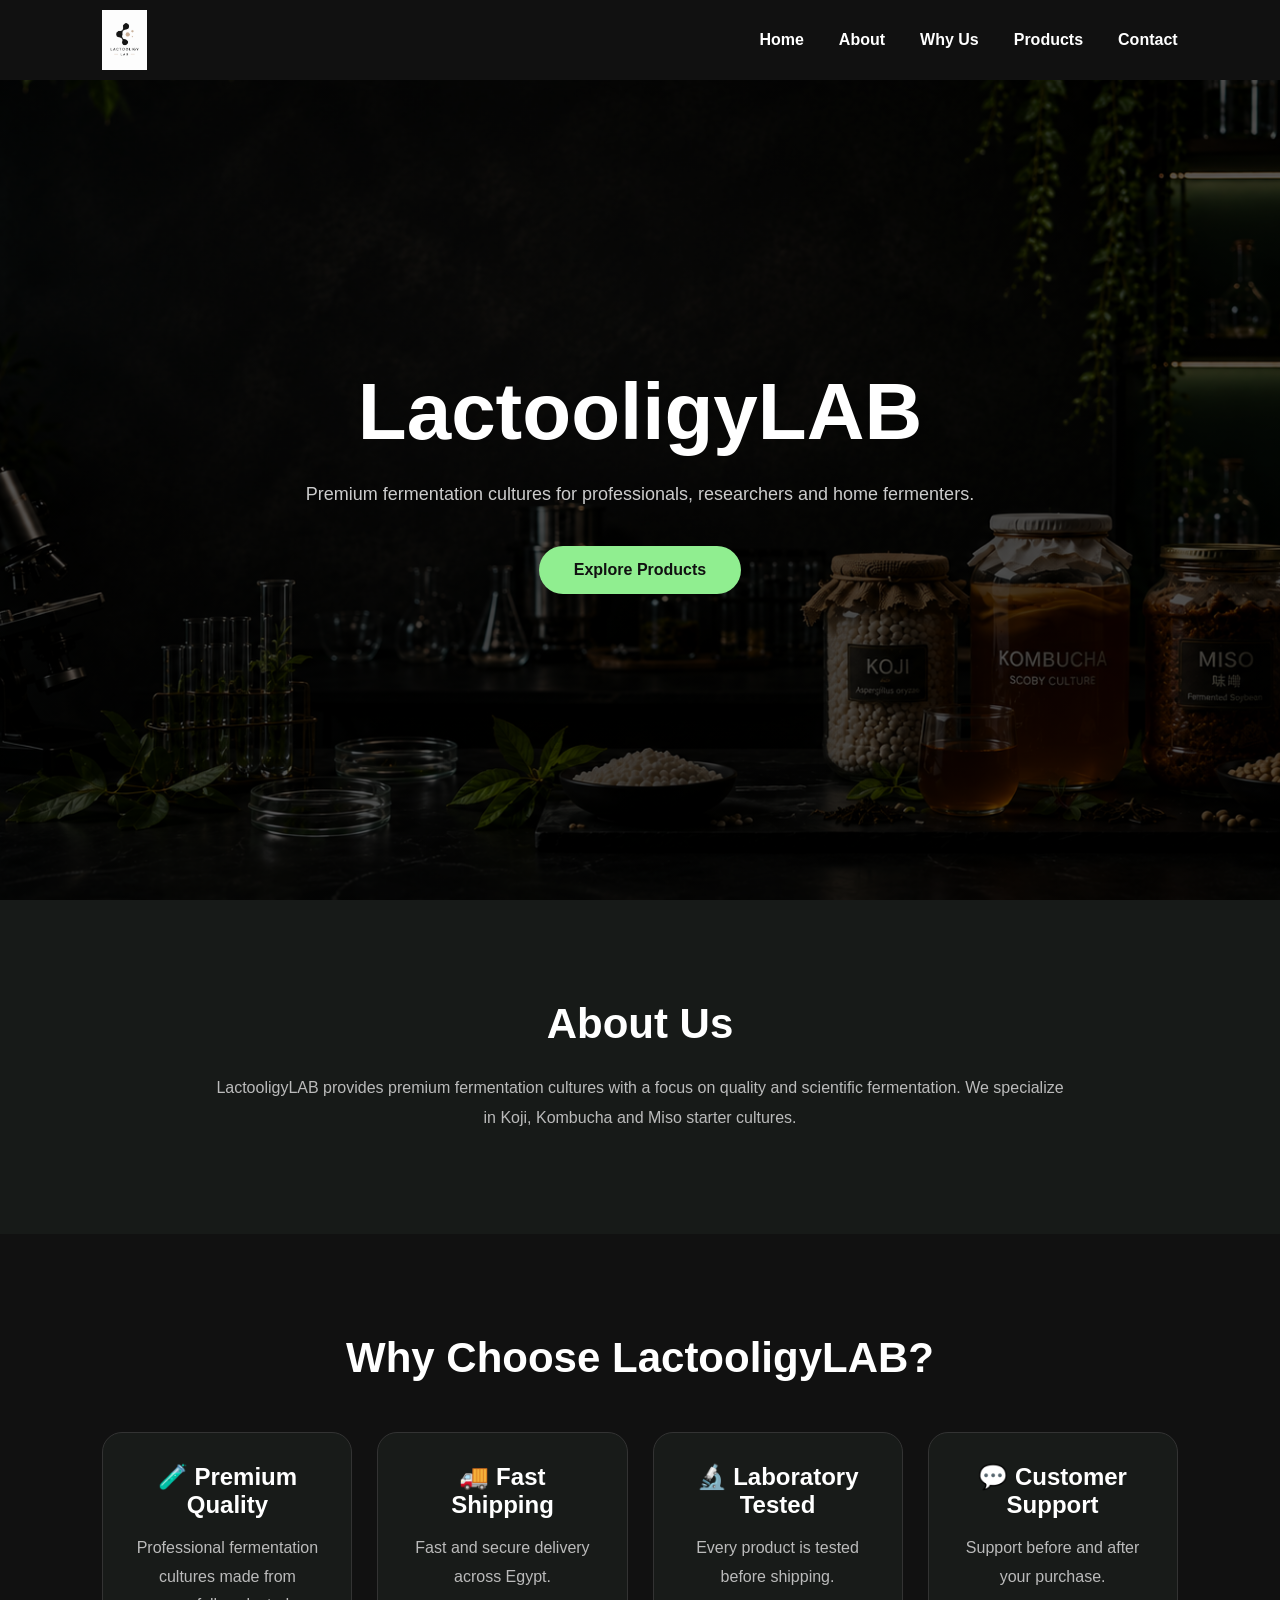
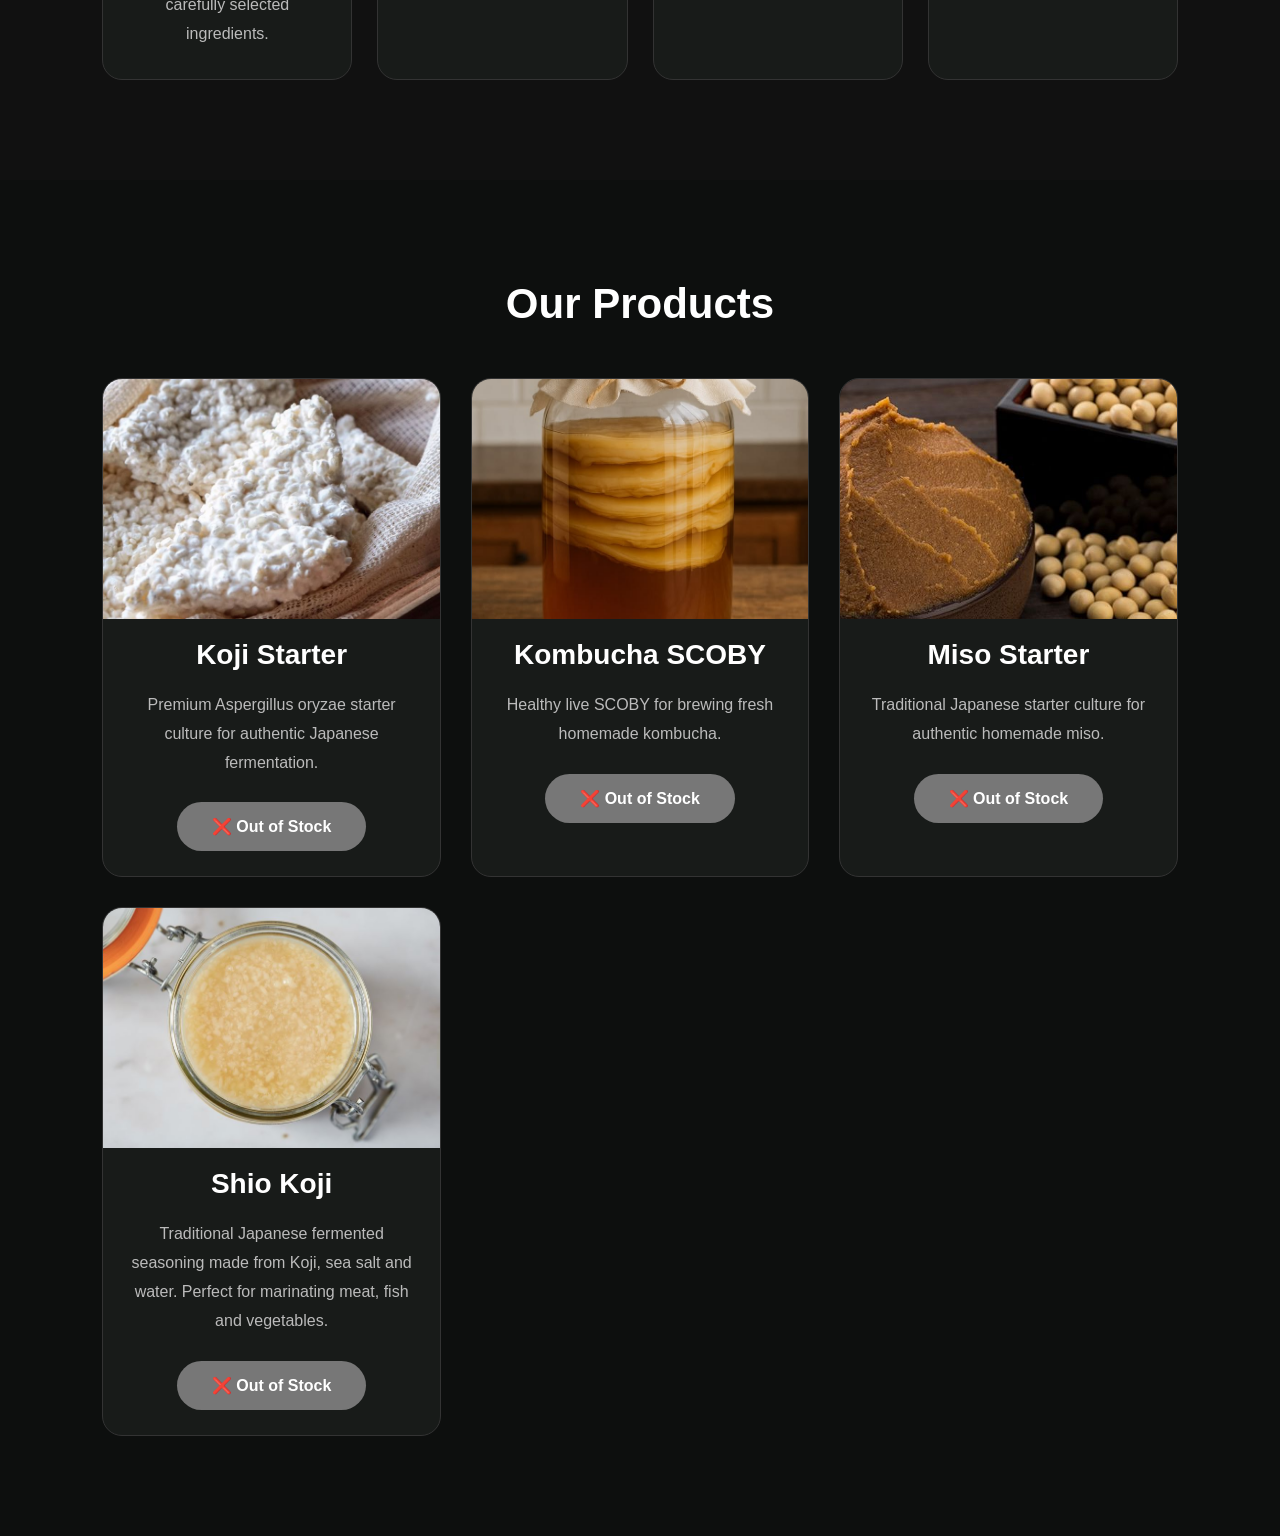
==== commit 6139c5f2: "Update index.html" ====
--- a/index.html
+++ b/index.html
@@ -132,108 +132,69 @@
 
 <h2>Our Products</h2>
 
-<div class="cards"><div class="card">
-
-<img src="images/koji.jpg" alt="Koji">
-
-<h3>Koji Starter</h3>
-
-<p>
-Premium Aspergillus oryzae starter culture for authentic Japanese fermentation.
-</p>
-
-<span class="button unavailable">
-❌ Out of Stock
-</span>
-
-<div class="card">
-
-<img src="images/kombucha.jpg" alt="Kombucha">
-
-<h3>Kombucha SCOBY</h3>
-
-<p>
-Healthy live SCOBY for brewing fresh homemade kombucha.
-</p>
-
-<span class="button unavailable">
-❌ Out of Stock
-</span>
-
-</div>
-
-
-<img src="images/miso.jpg" alt="Miso">
-
-<h3>Miso Starter</h3>
-
-<p>
-Traditional Japanese starter culture for authentic homemade miso.
-</p>
-<div class="card">
-
-
-<span class="button unavailable">
-❌ Out of Stock
-</span>
-
-</div>
-
-</div>
-
-<div class="card">
-
-<img src="images/shiokoji.jpg" alt="Shio Koji">
-
-<h3>Shio Koji</h3>
-
-<p>
-Traditional Japanese fermented seasoning made from Koji, sea salt and water. Perfect for marinating meat, fish and vegetables.
-</p>
-
-<span class="button unavailable">
-❌ Out of Stock
-</span>
-</div>
-
-</div>
-
-</section>
-
-<section class="contact" id="contact">
-
-<h2>Contact Us</h2>
-
-<p>
-Follow LactooligyLAB and contact us through our official channels.
-</p>
-
-<div class="social-links">
-
-<a href="https://instagram.com/lactooligylab" target="_blank">
-📷 Instagram
-</a>
-
-<a href="mailto:your@email.com">
-📧 Email
-</a>
-
-<a href="https://github.com/YS2512050-OSS" target="_blank">
-💻 GitHub
-</a>
-
-</div>
-
-</section>
-
-<footer>
-
-<p>© 2026 LactooligyLAB. All Rights Reserved.</p>
-
-</footer>
-
-<script src="script.js"></script>
-
-</body>
-
-</html>
+<div class="cards">
+
+    <!-- Koji -->
+    <div class="card">
+        <img src="images/koji.jpg" alt="Koji">
+
+        <h3>Koji Starter</h3>
+
+        <p>
+            Premium Aspergillus oryzae starter culture for authentic Japanese fermentation.
+        </p>
+
+        <span class="button unavailable">
+            ❌ Out of Stock
+        </span>
+    </div>
+
+    <!-- Kombucha -->
+    <div class="card">
+        <img src="images/kombucha.jpg" alt="Kombucha">
+
+        <h3>Kombucha SCOBY</h3>
+
+        <p>
+            Healthy live SCOBY for brewing fresh homemade kombucha.
+        </p>
+
+        <span class="button unavailable">
+            ❌ Out of Stock
+        </span>
+    </div>
+
+    <!-- Miso -->
+    <div class="card">
+        <img src="images/miso.jpg" alt="Miso">
+
+        <h3>Miso Starter</h3>
+
+        <p>
+            Traditional Japanese starter culture for authentic homemade miso.
+        </p>
+
+        <span class="button unavailable">
+            ❌ Out of Stock
+        </span>
+    </div>
+
+    <!-- Shio Koji -->
+    <div class="card">
+        <img src="images/shiokoji.jpg" alt="Shio Koji">
+
+        <h3>Shio Koji</h3>
+
+        <p>
+            Traditional Japanese fermented seasoning made from Koji, sea salt and water.
+            Perfect for marinating meat, fish and vegetables.
+        </p>
+
+        <span class="button unavailable">
+            ❌ Out of Stock
+        </span>
+    </div>
+
+</div>
+
+</section>
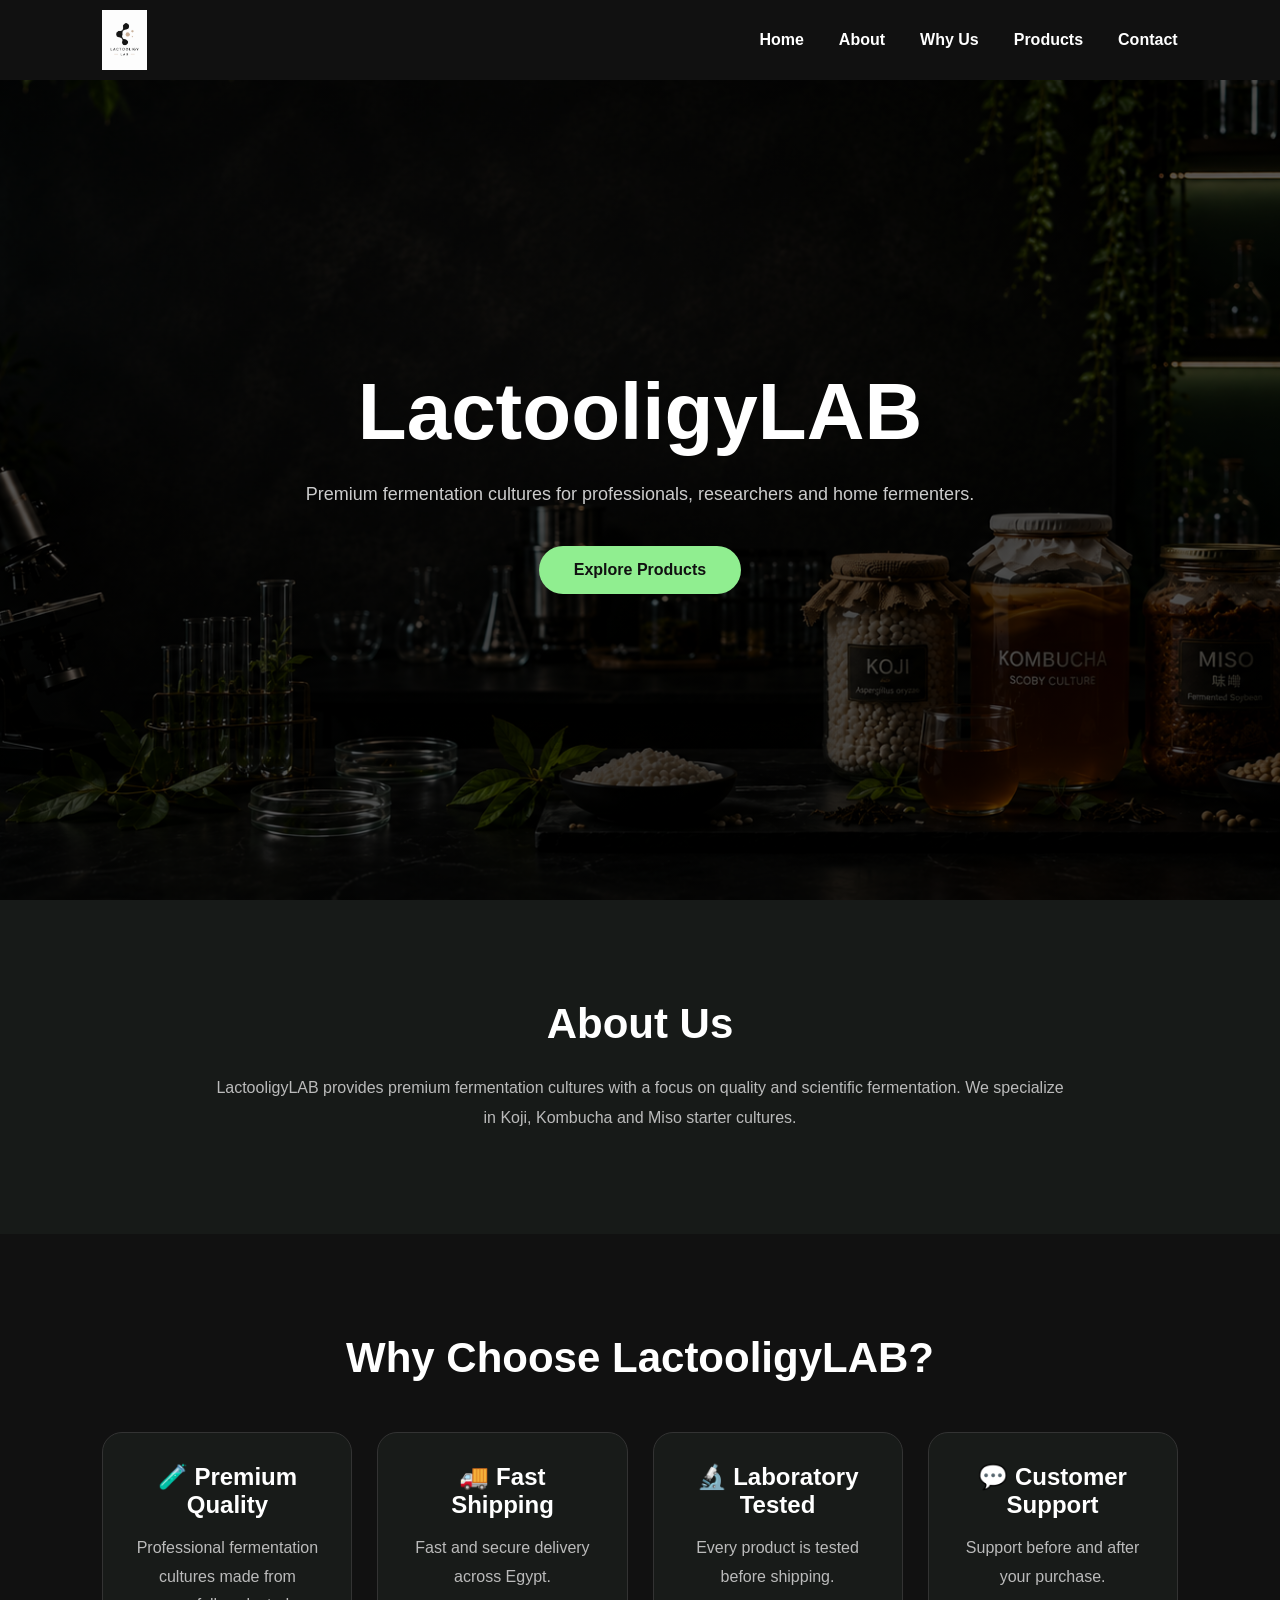
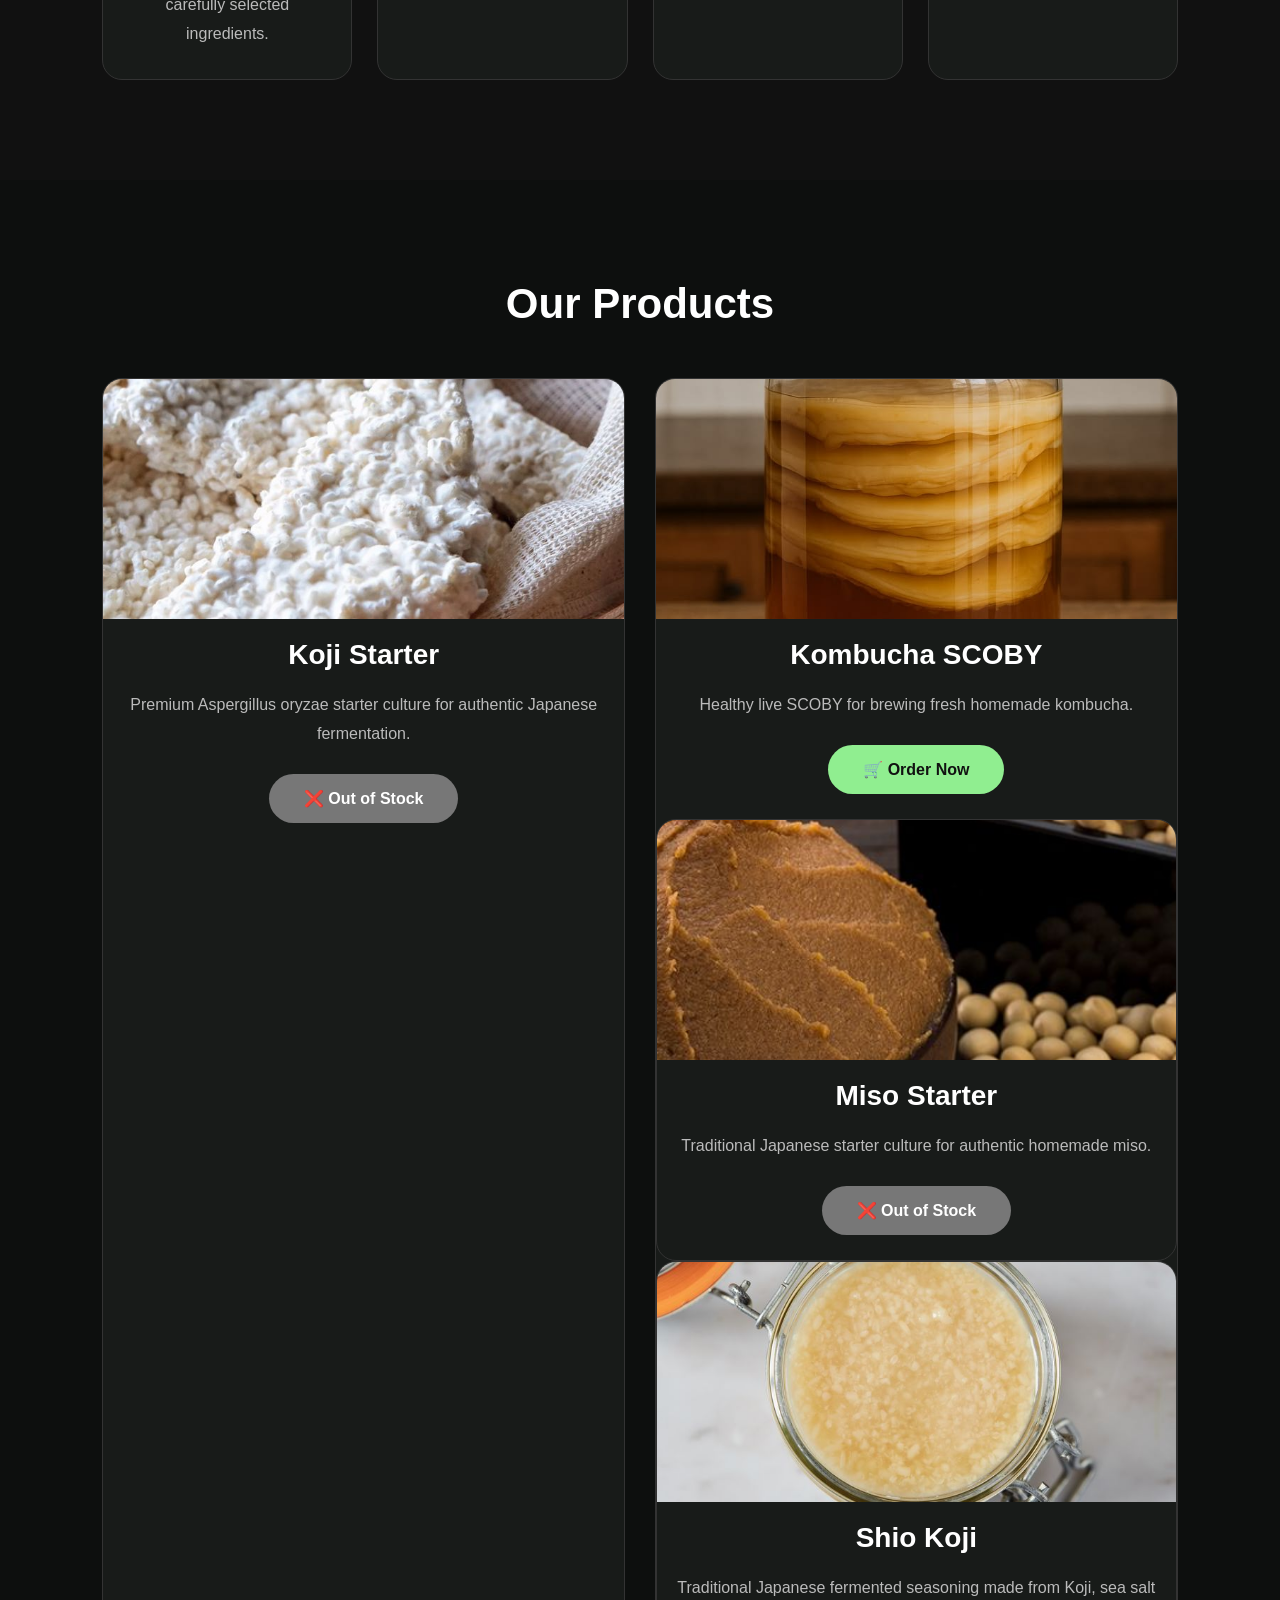
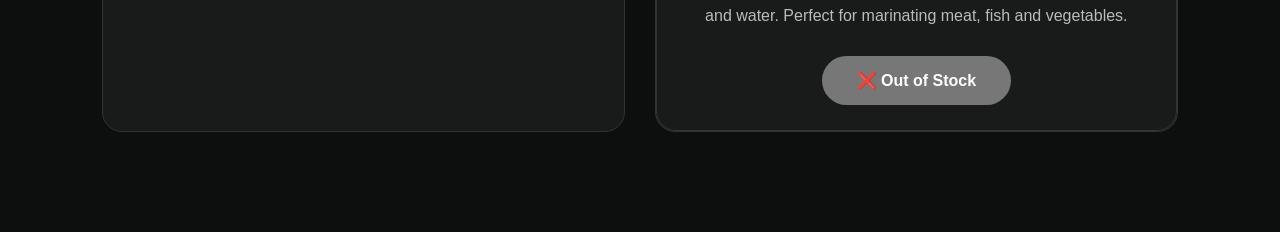
==== commit 5b3a23df: "Update index.html" ====
--- a/index.html
+++ b/index.html
@@ -159,10 +159,9 @@
             Healthy live SCOBY for brewing fresh homemade kombucha.
         </p>
 
-        <span class="button unavailable">
-            ❌ Out of Stock
-        </span>
-    </div>
+        <a href="order.html" class="button">
+🛒 Order Now
+</a>
 
     <!-- Miso -->
     <div class="card">
